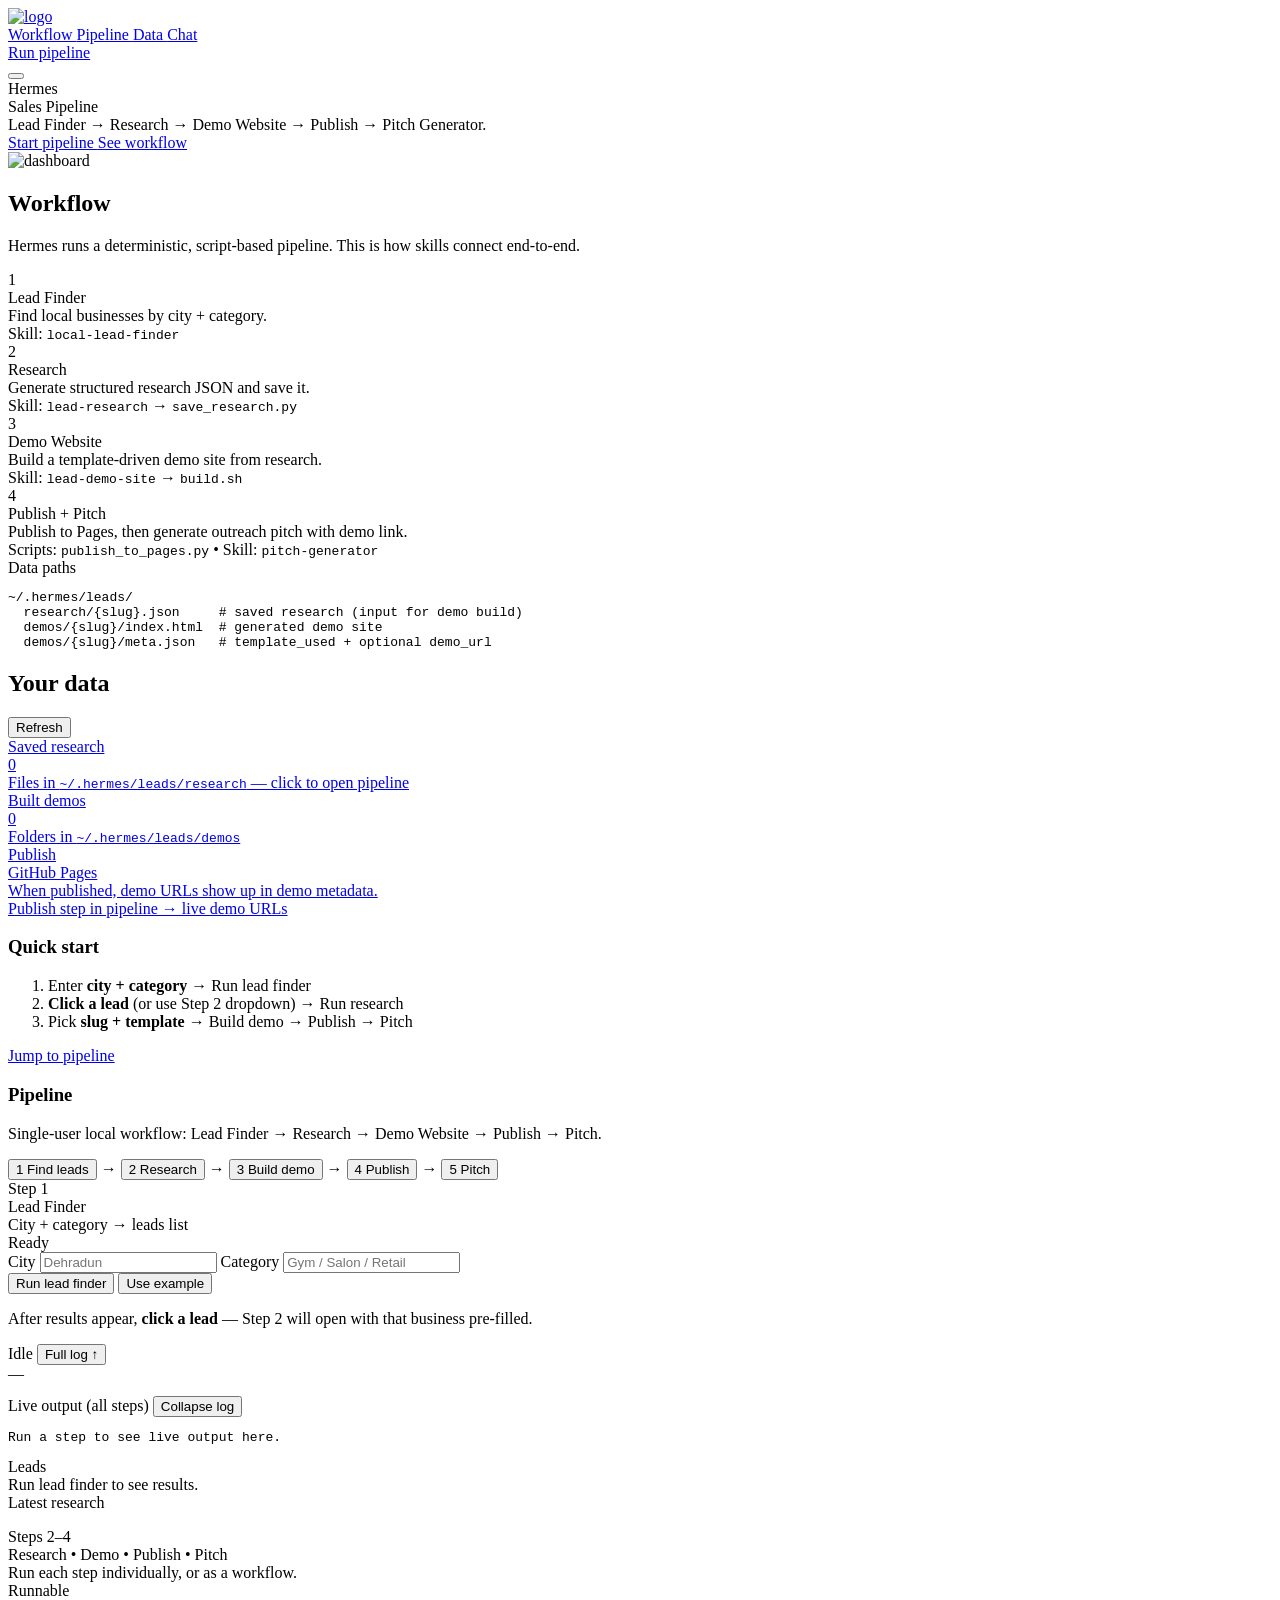
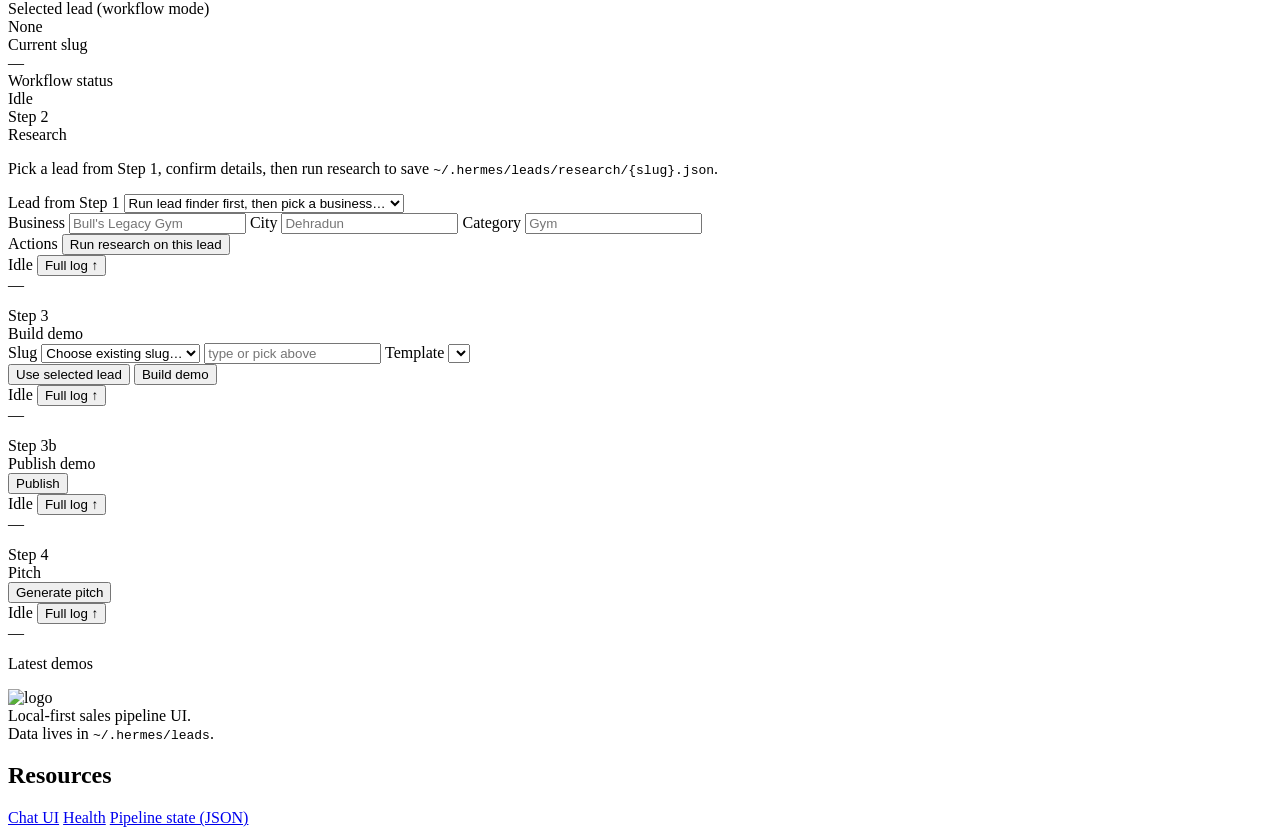
==== web/static/app/index.html @ 7ef4e94c "Add sales pipeline web UI with runnable step API and publish fixes. Ship /app shell for lead finder " ====
<!doctype html>
<html lang="en">
    <head>
        <meta charset="UTF-8" />
        <meta name="viewport" content="width=device-width, initial-scale=1.0" />
        <base href="/static/app/" />
        <title>Hermes Sales Pipeline</title>
        <meta name="description" content="" />
        <link
            rel="shortcut icon"
            href="./assets/logo/logo.png"
            type="image/x-icon"
        />

        <!-- Open Graph / Facebook -->
        <meta property="og:title" content="Hermes Sales Pipeline" />
        <meta property="og:description" content="" />
        <meta property="og:type" content="website" />
        <meta property="og:url" content="https://github.com/PaulleDemon" />
        <!--Replace with the current website url-->
        <meta property="og:image" content="" />

        <!-- <link rel="stylesheet" href="../../tailwind-css/tailwind-runtime.css" /> -->
        <link rel="stylesheet" href="./css/tailwind-build.css">
        <link rel="stylesheet" href="css/index.css?v=4" />

        <link
            rel="stylesheet"
            href="https://cdnjs.cloudflare.com/ajax/libs/bootstrap-icons/1.11.3/font/bootstrap-icons.min.css"
            integrity="sha512-dPXYcDub/aeb08c63jRq/k6GaKccl256JQy/AnOq7CAnEZ9FzSL9wSbcZkMp4R26vBsMLFYH4kQ67/bbV8XaCQ=="
            crossorigin="anonymous"
            referrerpolicy="no-referrer"
        />
    </head>
    <body class="tw-flex tw-font-mono tw-min-h-[100vh] tw-flex-col tw-bg-[#181B20] tw-text-white">
      

        <header
            class="app-header lg:tw-justify-around tw-max-w-lg:tw-px-4 tw-max-w-lg:tw-mr-auto tw-flex tw-h-[60px] tw-w-full tw-px-[5%] tw-text-white"
        >
            <a class="tw-h-[50px] tw-w-[50px] tw-p-[4px]" href="/app">
                <img
                    src="./assets/logo/logo.png"
                    alt="logo"
                    class="tw-object tw-h-full tw-w-full"
                />
            </a>
            <div
                class="collapsible-header animated-collapse max-lg:tw-shadow-md"
                id="collapsed-header-items"
            >
                <div
                    class="tw-flex tw-h-full tw-w-max tw-gap-5 tw-text-base tw-text-white max-lg:tw-mt-[30px] max-lg:tw-flex-col max-lg:tw-place-items-end max-lg:tw-gap-5 lg:tw-mx-auto lg:tw-place-items-center"
                >
                    <a class="header-links" href="/app#workflow"> Workflow </a>
                    <a class="header-links" href="/app#pipeline"> Pipeline </a>
                    <a class="header-links" href="/app#leads"> Data </a>
                    <a class="header-links" href="/"> Chat </a>
                </div>
                <div
                    class="tw-mx-4 tw-flex tw-place-items-center tw-gap-[20px] tw-text-base max-md:tw-w-full max-md:tw-flex-col max-md:tw-place-content-center"
                >
                    <a
                        href="/app#pipeline"
                        aria-label="Run pipeline"
                        class="tw-rounded-full tw-bg-secondary tw-px-3 tw-py-2 tw-text-white tw-transition-transform tw-duration-[0.3s] hover:tw-translate-x-2"
                    >
                        <span>Run pipeline</span>
                        <i class="bi bi-arrow-right"></i>
                    </a>
                </div>
            </div>
            <button
                class="bi bi-list tw-absolute tw-right-3 tw-top-3 tw-z-50 tw-text-3xl tw-text-white lg:tw-hidden"
                onclick="toggleHeader()"
                aria-label="menu"
                id="collapse-btn"
            ></button>
        </header>

        <section
            class="tw-relative tw-flex tw-min-h-[100vh] hero-section tw-w-full tw-max-w-[100vw] tw-flex-col tw-overflow-hidden"
            id="hero-section"
        >
            <div
                class="hero-bg-gradient tw-flex tw-h-full tw-min-h-[100vh] tw-w-full tw-flex-col tw-place-content-center tw-gap-6 tw-p-[5%] max-lg:tw-p-4  max-xl:tw-place-items-center"
            >
                <div
                    class="tw-flex tw-flex-col tw-place-content-center tw-items-center"
                >
                    <div
                        class="reveal-up tw-text-center gradient-text tw-text-6xl tw-font-semibold tw-uppercase tw-leading-[80px] max-lg:tw-text-4xl max-md:tw-leading-snug"
                    >
                        <span class=""> Hermes </span>
                        <br />
                        <span class=""> Sales Pipeline </span>
                    </div>
                    <div
                        class="reveal-up tw-mt-10 tw-max-w-[450px] tw-p-2 tw-text-center max-lg:tw-max-w-full"
                    >
                        Lead Finder → Research → Demo Website → Publish → Pitch Generator.
                    </div>

                    <div
                        class="reveal-up tw-mt-4 tw-flex tw-place-items-center tw-gap-4 tw-overflow-hidden tw-p-2"
                    >
                        <a
                            class="btn tw-transition-transform tw-duration-[0.3s] hover:tw-scale-x-[1.03]"
                            href="/app#pipeline"
                        >
                            Start pipeline
                        </a>
                        <a
                            class="btn !tw-bg-white !tw-text-secondary tw-transition-transform tw-duration-[0.3s] hover:tw-scale-x-[1.03]"
                            href="/app#workflow"
                        >
                            <span>See workflow</span>
                        </a>
                    </div>

                </div>

                <div
                    class="reveal-up tw-flex tw-w-full tw-place-content-center tw-place-items-center"
                    id="dashboard-container">
                    
                    <div
                        class="tw-flex tw-max-h-[750px] tw-min-h-[450px] tw-w-full tw-min-w-[350px] tw-max-w-[950px] tw-rounded-2xl 
                                    tw-overflow-hidden tw-shadow-xl tw-shadow-[#443e437c]
                                    max-lg:tw-h-fit max-lg:tw-max-h-[320px] max-lg:tw-min-h-[150px] max-lg:tw-w-[320px]"
                    id="dashboard">
                        <img
                            src="./assets/images/home/dashboard.png"
                            alt="dashboard"
                            class="tw-h-full tw-w-full tw-object-cover  max-lg:tw-object-contain"
                        />
                    </div>
                </div>
            </div>
        </section>

        <!-- Workflow / orchestration -->
        <section class="tw-relative tw-flex tw-w-full tw-flex-col tw-place-items-center tw-p-6" id="workflow">
            <div class="tw-w-full tw-max-w-[1200px] tw-flex tw-flex-col tw-gap-8">
                <div class="tw-text-center">
                    <h2 class="reveal-up tw-text-4xl tw-font-semibold">Workflow</h2>
                    <p class="reveal-up tw-mt-3 tw-text-gray-300">
                        Hermes runs a deterministic, script-based pipeline. This is how skills connect end-to-end.
                    </p>
                </div>

                <div class="tw-grid tw-grid-cols-1 lg:tw-grid-cols-4 tw-gap-4">
                    <div class="reveal-up tw-rounded-lg tw-border tw-border-white/10 tw-bg-[#1d2127] tw-p-5 workflow-jump" data-goto="lead_finder" role="button" tabindex="0">
                        <div class="tw-text-xs tw-uppercase tw-tracking-wider tw-text-gray-400">1</div>
                        <div class="tw-mt-2 tw-text-xl tw-font-semibold">Lead Finder</div>
                        <div class="tw-mt-2 tw-text-sm tw-text-gray-300">Find local businesses by city + category.</div>
                        <div class="tw-mt-3 tw-text-xs tw-text-gray-400">Skill: <code>local-lead-finder</code></div>
                    </div>
                    <div class="reveal-up tw-rounded-lg tw-border tw-border-white/10 tw-bg-[#1d2127] tw-p-5 workflow-jump" data-goto="step_research" role="button" tabindex="0">
                        <div class="tw-text-xs tw-uppercase tw-tracking-wider tw-text-gray-400">2</div>
                        <div class="tw-mt-2 tw-text-xl tw-font-semibold">Research</div>
                        <div class="tw-mt-2 tw-text-sm tw-text-gray-300">Generate structured research JSON and save it.</div>
                        <div class="tw-mt-3 tw-text-xs tw-text-gray-400">Skill: <code>lead-research</code> → <code>save_research.py</code></div>
                    </div>
                    <div class="reveal-up tw-rounded-lg tw-border tw-border-white/10 tw-bg-[#1d2127] tw-p-5 workflow-jump" data-goto="step_build" role="button" tabindex="0">
                        <div class="tw-text-xs tw-uppercase tw-tracking-wider tw-text-gray-400">3</div>
                        <div class="tw-mt-2 tw-text-xl tw-font-semibold">Demo Website</div>
                        <div class="tw-mt-2 tw-text-sm tw-text-gray-300">Build a template-driven demo site from research.</div>
                        <div class="tw-mt-3 tw-text-xs tw-text-gray-400">Skill: <code>lead-demo-site</code> → <code>build.sh</code></div>
                    </div>
                    <div class="reveal-up tw-rounded-lg tw-border tw-border-white/10 tw-bg-[#1d2127] tw-p-5 workflow-jump" data-goto="step_publish" role="button" tabindex="0">
                        <div class="tw-text-xs tw-uppercase tw-tracking-wider tw-text-gray-400">4</div>
                        <div class="tw-mt-2 tw-text-xl tw-font-semibold">Publish + Pitch</div>
                        <div class="tw-mt-2 tw-text-sm tw-text-gray-300">Publish to Pages, then generate outreach pitch with demo link.</div>
                        <div class="tw-mt-3 tw-text-xs tw-text-gray-400">Scripts: <code>publish_to_pages.py</code> • Skill: <code>pitch-generator</code></div>
                    </div>
                </div>

                <div class="reveal-up tw-rounded-lg tw-border tw-border-white/10 tw-bg-[#1d2127] tw-p-6">
                    <div class="tw-text-sm tw-font-semibold">Data paths</div>
                    <pre class="tw-mt-3 tw-whitespace-pre-wrap tw-rounded-md tw-bg-black/20 tw-border tw-border-white/10 tw-p-4 tw-text-sm tw-text-gray-300">~/.hermes/leads/
  research/{slug}.json     # saved research (input for demo build)
  demos/{slug}/index.html  # generated demo site
  demos/{slug}/meta.json   # template_used + optional demo_url</pre>
                </div>
            </div>
        </section>

        <section class="tw-relative tw-flex tw-w-full tw-flex-col tw-place-items-center tw-p-6" id="leads">
            <div class="tw-w-full tw-max-w-[1200px] tw-flex tw-items-center tw-justify-between tw-gap-3 tw-mb-4">
                <h2 class="tw-text-2xl tw-font-semibold">Your data</h2>
                <button type="button" id="btn_refresh_state" class="btn !tw-bg-white/10 !tw-text-white !tw-text-sm">Refresh</button>
            </div>
            <div class="tw-w-full tw-max-w-[1200px] tw-grid tw-grid-cols-1 lg:tw-grid-cols-3 tw-gap-6">
                <a href="/app#pipeline" class="kpi-card reveal-up tw-flex tw-flex-col tw-rounded-lg tw-border tw-border-white/10 tw-bg-[#1d2127] tw-p-6 tw-no-underline tw-text-inherit">
                    <div class="tw-text-xs tw-uppercase tw-tracking-wider tw-text-gray-400">Saved research</div>
                    <div class="tw-mt-2 tw-text-4xl tw-font-semibold" id="kpi_research_count">0</div>
                    <div class="tw-mt-2 tw-text-gray-300">Files in <code>~/.hermes/leads/research</code> — click to open pipeline</div>
                </a>
                <a href="/app#pipeline" class="kpi-card reveal-up tw-flex tw-flex-col tw-rounded-lg tw-border tw-border-white/10 tw-bg-[#1d2127] tw-p-6 tw-no-underline tw-text-inherit">
                    <div class="tw-text-xs tw-uppercase tw-tracking-wider tw-text-gray-400">Built demos</div>
                    <div class="tw-mt-2 tw-text-4xl tw-font-semibold" id="kpi_demos_count">0</div>
                    <div class="tw-mt-2 tw-text-gray-300">Folders in <code>~/.hermes/leads/demos</code></div>
                </a>
                <a href="/app#step_publish" class="kpi-card reveal-up tw-flex tw-flex-col tw-rounded-lg tw-border tw-border-white/10 tw-bg-[#1d2127] tw-p-6 tw-no-underline tw-text-inherit">
                    <div class="tw-text-xs tw-uppercase tw-tracking-wider tw-text-gray-400">Publish</div>
                    <div class="tw-mt-2 tw-text-lg tw-font-semibold">GitHub Pages</div>
                    <div class="tw-mt-2 tw-text-gray-300">When published, demo URLs show up in demo metadata.</div>
                </div>
            </div>
        </section>

                    <div class="tw-mt-2 tw-text-gray-300">Publish step in pipeline → live demo URLs</div>
                </a>
            </div>
        </section>

        <section class="tw-relative tw-flex tw-w-full tw-flex-col tw-place-items-center tw-p-6 tw-pb-12" id="quickstart">
            <div class="tw-w-full tw-max-w-[720px] tw-rounded-lg tw-border tw-border-white/10 tw-bg-[#1d2127] tw-p-6">
                <h3 class="tw-text-xl tw-font-semibold">Quick start</h3>
                <ol class="tw-mt-4 tw-space-y-3 tw-text-sm tw-text-gray-300 tw-list-decimal tw-pl-5">
                    <li>Enter <strong class="tw-text-gray-200">city + category</strong> → Run lead finder</li>
                    <li><strong class="tw-text-gray-200">Click a lead</strong> (or use Step 2 dropdown) → Run research</li>
                    <li>Pick <strong class="tw-text-gray-200">slug + template</strong> → Build demo → Publish → Pitch</li>
                </ol>
                <a href="/app#pipeline" class="btn tw-mt-5 tw-inline-flex">Jump to pipeline</a>
            </div>
        </section>

        <!-- Hermes pipeline shell -->
        <section
            class="tw-mt-5 tw-flex tw-w-full tw-flex-col tw-place-items-center tw-p-[2%]"
            id="pipeline"
        >
            <h3
                class="tw-text-3xl tw-font-medium tw-text-primary max-md:tw-text-2xl reveal-up"
            >
                Pipeline
            </h3>
            <p class="tw-mt-3 tw-max-w-[720px] tw-text-center tw-text-gray-300 reveal-up">
                Single-user local workflow: Lead Finder → Research → Demo Website → Publish → Pitch.
            </p>

            <nav id="pipeline_stepper" class="pipeline-stepper reveal-up tw-mt-6 tw-w-full tw-max-w-[1200px]" aria-label="Pipeline progress">
                <button type="button" class="pipeline-stepper-btn" data-goto="lead_finder"><span class="step-num">1</span> Find leads</button>
                <span class="pipeline-stepper-arrow" aria-hidden="true">→</span>
                <button type="button" class="pipeline-stepper-btn" data-goto="step_research"><span class="step-num">2</span> Research</button>
                <span class="pipeline-stepper-arrow" aria-hidden="true">→</span>
                <button type="button" class="pipeline-stepper-btn" data-goto="step_build"><span class="step-num">3</span> Build demo</button>
                <span class="pipeline-stepper-arrow" aria-hidden="true">→</span>
                <button type="button" class="pipeline-stepper-btn" data-goto="step_publish"><span class="step-num">4</span> Publish</button>
                <span class="pipeline-stepper-arrow" aria-hidden="true">→</span>
                <button type="button" class="pipeline-stepper-btn" data-goto="pitches"><span class="step-num">5</span> Pitch</button>
            </nav>

            <div
                class="tw-mt-10 tw-grid tw-w-full tw-max-w-[1200px] tw-grid-cols-1 tw-gap-6 lg:tw-grid-cols-2"
            >
                <div
                    class="reveal-up pipeline-step-card tw-flex tw-border-[#333a44] tw-bg-[#1d2127] tw-border-[1px] tw-flex-col tw-rounded-lg tw-p-6"
                    id="lead_finder"
                >
                    <div class="tw-flex tw-items-center tw-justify-between tw-gap-3">
                        <div>
                            <div class="tw-text-xs tw-uppercase tw-tracking-wider tw-text-gray-400">Step 1</div>
                            <div class="tw-text-2xl tw-font-semibold">Lead Finder</div>
                            <div class="tw-text-gray-400 tw-mt-1">City + category → leads list</div>
                        </div>
                        <span class="tw-text-xs tw-rounded-full tw-bg-white/10 tw-px-3 tw-py-1 tw-text-gray-200" id="badge_step1">Ready</span>
                    </div>

                    <div class="tw-mt-5 tw-grid tw-grid-cols-1 md:tw-grid-cols-2 tw-gap-3">
                        <label class="tw-flex tw-flex-col tw-gap-2">
                            <span class="tw-text-xs tw-text-gray-400">City</span>
                            <input id="lf_city" class="pipeline-input" placeholder="Dehradun" />
                        </label>
                        <label class="tw-flex tw-flex-col tw-gap-2">
                            <span class="tw-text-xs tw-text-gray-400">Category</span>
                            <input id="lf_category" class="pipeline-input" placeholder="Gym / Salon / Retail" />
                        </label>
                    </div>

                    <div class="tw-mt-5 tw-flex tw-flex-wrap tw-gap-3">
                        <button id="btn_run_leads" class="btn tw-transition-transform tw-duration-[0.3s] hover:tw-scale-x-[1.02]">Run lead finder</button>
                        <button
                            class="btn !tw-bg-white/10 !tw-text-white tw-transition-transform tw-duration-[0.3s] hover:tw-scale-x-[1.02]"
                            onclick="document.getElementById('lf_city').value='Dehradun';document.getElementById('lf_category').value='Gym';"
                        >
                            Use example
                        </button>
                    </div>

                    <p class="tw-mt-4 tw-text-xs tw-text-gray-400">After results appear, <strong class="tw-text-gray-300">click a lead</strong> — Step 2 will open with that business pre-filled.</p>

                    <div id="step_feed_lead_finder" class="step-feed tw-hidden" data-step="lead_finder">
                        <div class="tw-flex tw-items-center tw-justify-between tw-gap-2">
                            <span class="step-feed-status tw-text-xs tw-uppercase tw-tracking-wide tw-text-gray-400">Idle</span>
                            <button type="button" class="btn-step-log" data-scroll-log>Full log ↑</button>
                        </div>
                        <div class="step-feed-message tw-mt-1 tw-text-sm tw-text-gray-200">—</div>
                        <pre class="step-feed-preview tw-mt-2 tw-hidden tw-max-h-24 tw-overflow-y-auto tw-whitespace-pre-wrap tw-text-xs tw-text-gray-400"></pre>
                    </div>

                    <div id="main_log_panel" class="tw-mt-5">
                        <div class="tw-mb-2 tw-flex tw-items-center tw-justify-between tw-gap-2">
                            <span class="tw-text-xs tw-uppercase tw-tracking-wider tw-text-gray-400">Live output (all steps)</span>
                            <button type="button" id="btn_toggle_log" class="btn-link-sm" aria-expanded="true">Collapse log</button>
                        </div>
                        <pre id="lf_out" class="tw-whitespace-pre-wrap tw-rounded-md tw-bg-black/20 tw-border tw-border-white/10 tw-p-4 tw-text-sm tw-text-gray-300 tw-max-h-64 tw-overflow-y-auto">Run a step to see live output here.</pre>
                    </div>

                    <div class="tw-mt-5">
                        <div class="tw-text-sm tw-font-semibold tw-mb-2">Leads</div>
                        <div id="lead_results" class="tw-flex tw-flex-col tw-gap-2">
                            <div class="tw-text-sm tw-text-gray-400">Run lead finder to see results.</div>
                        </div>
                    </div>

                    <div class="tw-mt-6">
                        <div class="tw-text-sm tw-font-semibold tw-mb-2">Latest research</div>
                        <ul id="list_research" class="tw-flex tw-flex-col tw-gap-2"></ul>
                    </div>
                </div>

                <div
                    class="reveal-up tw-flex tw-bg-[#1d2127] tw-border-[1px] tw-border-[#333a44] tw-flex-col tw-rounded-lg tw-p-6"
                    id="demos"
                >
                    <div class="tw-flex tw-items-center tw-justify-between tw-gap-3">
                        <div>
                            <div class="tw-text-xs tw-uppercase tw-tracking-wider tw-text-gray-400">Steps 2–4</div>
                            <div class="tw-text-2xl tw-font-semibold">Research • Demo • Publish • Pitch</div>
                            <div class="tw-text-gray-400 tw-mt-1">Run each step individually, or as a workflow.</div>
                        </div>
                        <span class="tw-text-xs tw-rounded-full tw-bg-white/10 tw-px-3 tw-py-1 tw-text-gray-200">Runnable</span>
                    </div>

                    <div class="tw-mt-5 tw-rounded-md tw-bg-black/20 tw-border tw-border-white/10 tw-p-4">
                        <div class="tw-text-xs tw-text-gray-400">Selected lead (workflow mode)</div>
                        <div id="selected_lead" class="tw-mt-1 tw-text-sm tw-text-gray-200">None</div>
                        <div class="tw-mt-3 tw-text-xs tw-text-gray-400">Current slug</div>
                        <div id="current_slug" class="tw-mt-1 tw-text-sm tw-text-gray-200 tw-font-mono">—</div>
                        <div class="tw-mt-3 tw-text-xs tw-text-gray-400">Workflow status</div>
                        <div id="workflow_status" class="tw-mt-1 tw-text-sm tw-text-gray-200">Idle</div>
                    </div>

                    <!-- Step 2: Research -->
                    <div class="tw-mt-5 tw-rounded-lg tw-border tw-border-white/10 tw-bg-[#181B20] tw-p-5 pipeline-step-card" id="step_research">
                        <div class="tw-text-xs tw-uppercase tw-tracking-wider tw-text-gray-400">Step 2</div>
                        <div class="tw-mt-1 tw-text-lg tw-font-semibold">Research</div>
                        <p class="tw-mt-2 tw-text-xs tw-text-gray-400">Pick a lead from Step 1, confirm details, then run research to save <code class="tw-text-gray-300">~/.hermes/leads/research/{slug}.json</code>.</p>

                        <label class="tw-mt-4 tw-flex tw-flex-col tw-gap-2">
                            <span class="tw-text-xs tw-text-gray-400">Lead from Step 1 <span id="lead_picker_count" class="tw-text-gray-500"></span></span>
                            <select id="research_lead_select" class="pipeline-select">
                                <option value="">Run lead finder first, then pick a business…</option>
                            </select>
                        </label>

                        <div class="tw-mt-4 tw-grid tw-grid-cols-1 md:tw-grid-cols-2 tw-gap-3">
                            <label class="tw-flex tw-flex-col tw-gap-2">
                                <span class="tw-text-xs tw-text-gray-400">Business</span>
                                <input id="in_business" class="pipeline-input" placeholder="Bull's Legacy Gym" />
                            </label>
                            <label class="tw-flex tw-flex-col tw-gap-2">
                                <span class="tw-text-xs tw-text-gray-400">City</span>
                                <input id="in_city" class="pipeline-input" placeholder="Dehradun" />
                            </label>
                            <label class="tw-flex tw-flex-col tw-gap-2">
                                <span class="tw-text-xs tw-text-gray-400">Category</span>
                                <input id="in_category" class="pipeline-input" placeholder="Gym" />
                            </label>
                            <div class="tw-flex tw-flex-col tw-gap-2">
                                <span class="tw-text-xs tw-text-gray-400">Actions</span>
                                <button class="btn tw-w-full tw-justify-center" id="btn_run_research2">Run research on this lead</button>
                            </div>
                        </div>
                        <div id="step_feed_research" class="step-feed tw-hidden" data-step="research">
                            <div class="tw-flex tw-items-center tw-justify-between tw-gap-2">
                                <span class="step-feed-status tw-text-xs tw-uppercase tw-tracking-wide tw-text-gray-400">Idle</span>
                                <button type="button" class="btn-step-log" data-scroll-log>Full log ↑</button>
                            </div>
                            <div class="step-feed-message tw-mt-1 tw-text-sm tw-text-gray-200">—</div>
                            <pre class="step-feed-preview tw-mt-2 tw-hidden tw-max-h-24 tw-overflow-y-auto tw-whitespace-pre-wrap tw-text-xs tw-text-gray-400"></pre>
                        </div>
                    </div>

                    <!-- Step 3: Demo build -->
                    <div class="tw-mt-5 tw-rounded-lg tw-border tw-border-white/10 tw-bg-[#181B20] tw-p-5 pipeline-step-card" id="step_build">
                        <div class="tw-text-xs tw-uppercase tw-tracking-wider tw-text-gray-400">Step 3</div>
                        <div class="tw-mt-1 tw-text-lg tw-font-semibold">Build demo</div>
                        <div class="tw-mt-4 tw-grid tw-grid-cols-1 md:tw-grid-cols-2 tw-gap-3">
                            <label class="tw-flex tw-flex-col tw-gap-2">
                                <span class="tw-text-xs tw-text-gray-400">Slug <span id="slug_count" class="tw-text-gray-500"></span></span>
                                <select id="slug_select" class="pipeline-select">
                                    <option value="">Choose existing slug…</option>
                                </select>
                                <input id="in_slug" class="pipeline-input" placeholder="type or pick above" />
                            </label>
                            <label class="tw-flex tw-flex-col tw-gap-2">
                                <span class="tw-text-xs tw-text-gray-400">Template</span>
                                <select id="template_select" class="pipeline-select"></select>
                            </label>
                        </div>
                        <div class="tw-mt-4 tw-flex tw-flex-wrap tw-gap-3">
                            <button class="btn !tw-bg-white/10 !tw-text-white" id="btn_fill_slug_from_selected">Use selected lead</button>
                            <button class="btn" id="btn_build_demo">Build demo</button>
                        </div>
                        <div id="step_feed_demo_build" class="step-feed tw-hidden" data-step="demo_build">
                            <div class="tw-flex tw-items-center tw-justify-between tw-gap-2">
                                <span class="step-feed-status tw-text-xs tw-uppercase tw-tracking-wide tw-text-gray-400">Idle</span>
                                <button type="button" class="btn-step-log" data-scroll-log>Full log ↑</button>
                            </div>
                            <div class="step-feed-message tw-mt-1 tw-text-sm tw-text-gray-200">—</div>
                            <pre class="step-feed-preview tw-mt-2 tw-hidden tw-max-h-24 tw-overflow-y-auto tw-whitespace-pre-wrap tw-text-xs tw-text-gray-400"></pre>
                        </div>
                    </div>

                    <!-- Step 3b: Publish -->
                    <div class="tw-mt-5 tw-rounded-lg tw-border tw-border-white/10 tw-bg-[#181B20] tw-p-5 pipeline-step-card" id="step_publish">
                        <div class="tw-text-xs tw-uppercase tw-tracking-wider tw-text-gray-400">Step 3b</div>
                        <div class="tw-mt-1 tw-text-lg tw-font-semibold">Publish demo</div>
                        <div class="tw-mt-4 tw-flex tw-flex-wrap tw-gap-3">
                            <button class="btn !tw-bg-white/10 !tw-text-white" id="btn_publish_demo">Publish</button>
                        </div>
                        <div id="step_feed_publish" class="step-feed tw-hidden" data-step="demo_publish">
                            <div class="tw-flex tw-items-center tw-justify-between tw-gap-2">
                                <span class="step-feed-status tw-text-xs tw-uppercase tw-tracking-wide tw-text-gray-400">Idle</span>
                                <button type="button" class="btn-step-log" data-scroll-log>Full log ↑</button>
                            </div>
                            <div class="step-feed-message tw-mt-1 tw-text-sm tw-text-gray-200">—</div>
                            <pre class="step-feed-preview tw-mt-2 tw-hidden tw-max-h-24 tw-overflow-y-auto tw-whitespace-pre-wrap tw-text-xs tw-text-gray-400"></pre>
                        </div>
                    </div>

                    <!-- Step 4: Pitch -->
                    <div class="tw-mt-5 tw-rounded-lg tw-border tw-border-white/10 tw-bg-[#181B20] tw-p-5 pipeline-step-card" id="pitches">
                        <div class="tw-text-xs tw-uppercase tw-tracking-wider tw-text-gray-400">Step 4</div>
                        <div class="tw-mt-1 tw-text-lg tw-font-semibold">Pitch</div>
                        <div class="tw-mt-4 tw-flex tw-flex-wrap tw-gap-3">
                            <button class="btn" id="btn_generate_pitch">Generate pitch</button>
                        </div>
                        <div id="step_feed_pitch" class="step-feed tw-hidden" data-step="pitch">
                            <div class="tw-flex tw-items-center tw-justify-between tw-gap-2">
                                <span class="step-feed-status tw-text-xs tw-uppercase tw-tracking-wide tw-text-gray-400">Idle</span>
                                <button type="button" class="btn-step-log" data-scroll-log>Full log ↑</button>
                            </div>
                            <div class="step-feed-message tw-mt-1 tw-text-sm tw-text-gray-200">—</div>
                            <pre class="step-feed-preview tw-mt-2 tw-hidden tw-max-h-24 tw-overflow-y-auto tw-whitespace-pre-wrap tw-text-xs tw-text-gray-400"></pre>
                        </div>
                    </div>

                    <div class="tw-mt-6">
                        <div class="tw-text-sm tw-font-semibold tw-mb-2">Latest demos</div>
                        <ul id="list_demos" class="tw-flex tw-flex-col tw-gap-2"></ul>
                    </div>
                </div>
            </div>
        </section>

        <!-- removed irrelevant sections: pricing/articles/newsletter -->

        <footer
            class="tw-mt-auto tw-flex tw-w-full tw-place-content-around tw-gap-3 tw-p-[5%] tw-px-[10%] tw-text-white max-md:tw-flex-col"
        >
            <div
                class="tw-flex tw-h-full tw-w-[250px] tw-flex-col tw-place-items-center tw-gap-6 max-md:tw-w-full"
            >
                <img
                    src="./assets/logo/logo.png"
                    alt="logo"
                    srcset=""
                    class="tw-max-w-[120px]"
                />
                <div class="tw-text-center tw-text-gray-300">
                    Local-first sales pipeline UI.
                    <br />
                    Data lives in <code>~/.hermes/leads</code>.
                </div>
            </div>

            <div class="tw-flex tw-h-full tw-w-[250px] tw-flex-col tw-gap-4">
                <h2 class="tw-text-3xl max-md:tw-text-xl">Resources</h2>
                <div class="tw-flex tw-flex-col tw-gap-3 max-md:tw-text-sm">
                    <a href="/" class="footer-link">Chat UI</a>
                    <a href="/api/health" class="footer-link">Health</a>
                    <a href="/api/pipeline/state" class="footer-link">Pipeline state (JSON)</a>
                </div>
            </div>
        </footer>
    </body>

    <script
        src="https://cdnjs.cloudflare.com/ajax/libs/gsap/3.12.0/gsap.min.js"
        integrity="sha512-B1lby8cGcAUU3GR+Fd809/ZxgHbfwJMp0jLTVfHiArTuUt++VqSlJpaJvhNtRf3NERaxDNmmxkdx2o+aHd4bvw=="
        crossorigin="anonymous"
        referrerpolicy="no-referrer"
    ></script>
    <script
        src="https://cdnjs.cloudflare.com/ajax/libs/gsap/3.12.0/ScrollTrigger.min.js"
        integrity="sha512-AY2+JxnBETJ0wcXnLPCcZJIJx0eimyhz3OJ55k2Jx4RtYC+XdIi2VtJQ+tP3BaTst4otlGG1TtPJ9fKrAUnRdQ=="
        crossorigin="anonymous"
        referrerpolicy="no-referrer"
    ></script>

    <script src="./index.js?v=9"></script>
</html>
---- web/static/app/css/index.css ----
@import url('https://fonts.googleapis.com/css2?family=Roboto:ital,wght@0,100;0,300;0,400;0,500;0,700;0,900;1,100;1,300;1,400;1,500;1,700;1,900&display=swap');

:root{

    --btn-color: #fdfdfd;/* button color*/
    --btn-bg: #4f55c1;/* button bg color*/

    --primary-text-color: #4f55c1;
    --header-link-hover: #6c72e8;
    --input-hover-bd-color: #4f55c1;

    --pipeline-input-bg: #181b20;
    --pipeline-input-bg-elevated: #1d2127;
    --pipeline-input-border: rgba(255, 255, 255, 0.12);
    --pipeline-input-text: #e8eaed;
    --pipeline-input-placeholder: #9ca3af;
    --pipeline-input-focus: #6c72e8;
}


header.app-header {
    position: sticky;
    top: 0;
    z-index: 40;
    background: rgba(24, 27, 32, 0.88);
    backdrop-filter: blur(10px);
    border-bottom: 1px solid rgba(255, 255, 255, 0.06);
}

html {
    scroll-behavior: smooth;
    font-family: "Roboto", sans-serif;
    scroll-padding-top: 72px;
}

header{
    /* background-color: #fff;
    color: #000; */
}


header > .collapsible-header{
    display: flex;
    gap: 1rem;
    width: 100%;
    background-color: inherit;
    place-content: center;
    overflow: hidden;
    transition: width 0.3s ease;
}

.animated-collapse{
    transition: width 0.3s ease;
}

.header-gradient{
    background: rgb(206,174,212);
    background: linear-gradient(83deg, #ceaed474 15%, #abd4e693 33%, #73edc097 79%, #8c91e86b 100%);
    filter: blur(100px);
}

.header-links {
    display: flex;
    align-items: center;
    min-width: fit-content;
    border-radius: 10px;
    padding: 5px 10px;
    transition: background-color 0.5s, color 0.5s;
}


.header-links:hover {
    color: var(--header-link-hover);
}

.primary-text-color{
    color: var(--primary-text-color);
}

.gradient-text{
    background: rgb(233,92,255);
    background: linear-gradient(93deg, rgba(233,92,255,1) 12%, rgba(210,125,255,1) 49%, rgba(159,121,255,1) 93%);
    -webkit-background-clip: text;
    -webkit-text-fill-color: transparent;
}

.hero-section{
    background-image: url("../assets/images/background/dots.svg");
    background-position: center; /* Center the image */
    background-repeat: no-repeat; /* Do not repeat the image */
    background-size: cover;
}

.hero-bg-gradient{
    background: linear-gradient(180deg, rgba(24,27,32,0.9) 30%, rgba(0,0,0,0.258140756302521) 65%);
}

.opacity-0{
    opacity: 0 !important;
}

.opacity-100{
    opacity: 100 !important;
}

.btn{
    padding: 10px 15px;
    width: max-content;
    border-radius: 24px;
    color: var(--btn-color);
    background-color: var(--btn-bg);
    justify-content: center;
    align-items: center;
    display: flex;
    cursor: pointer;
}

.btn:hover{

}

.btn:disabled{
    cursor: default;
}

.input{
    padding: 10px;
    background-color: transparent;
    border-radius: 25px;
    /* outline: none; */
    min-width: 100px;
    border: 2px solid #818080;
    /* transition: border 0.3s; */
}

.input:active, .input:focus, .input:focus-within{
    border: 2px solid var(--input-hover-bd-color);
}

.carousel-container {
    overflow: hidden;
    white-space: nowrap;
    width: 100%;
    max-width: 800px;
}
  
.carousel {
    display: inline-block;
    animation: scroll 10s linear infinite;
}
  
.carousel-img {
    display: inline-block;
    margin: 0 20px;
}
  
@keyframes scroll {
    0% {
        transform: translateX(0);
    }
    100% {
        transform: translateX(-50%);
    }
}

.footer-link{
    transition: color 0.3s;
}

.footer-link:hover{
    color: #483cf4;
}


.review-container {
    position: relative;
    max-width: 600px;
    margin: auto;
}

.review-card{
    box-shadow: 0px 2px 4px #757474a0;
    border-radius: 15px;
    /* width: 200px; */
    /* height: 550px; */
    padding: 10px;
}

/* --------- collapsible div ---------- */
.collapsible {
    background-color: #f3f0f0;
    color: #2b2929;
    /* cursor: pointer; */
    padding: 5px;
    width: 100%;
    border: none;
    text-align: left;
    outline: none;
    font-size: 16px;
    transition: 0.4s;
}

/* Style for the collapsible content */
.content {
    padding: 0 18px;
    /* display: none; */
    height: 0px;
    overflow: hidden;
    background-color: transparent;
    transition: height 0.5s;
    text-align: justify;
    margin-top: 10px;
}

.collapsible .active,
.collapsible:hover {
    /* background-color: #dedddd; */
}

/* Pipeline form controls — plain CSS so we don't depend on Tailwind rebuild */
.pipeline-input,
.pipeline-select {
    width: 100%;
    border-radius: 0.375rem;
    background-color: var(--pipeline-input-bg);
    color: var(--pipeline-input-text);
    border: 1px solid var(--pipeline-input-border);
    padding: 0.75rem 1rem;
    font: inherit;
    line-height: 1.4;
    color-scheme: dark;
    outline: none;
    transition: border-color 0.15s ease, box-shadow 0.15s ease;
}

.pipeline-select {
    -webkit-appearance: none;
    appearance: none;
    padding-right: 2.5rem;
    background-image: url("data:image/svg+xml,%3Csvg xmlns='http://www.w3.org/2000/svg' width='16' height='16' fill='%239ca3af' viewBox='0 0 16 16'%3E%3Cpath d='M7.247 11.14 2.451 5.658C1.885 5.013 2.345 4 3.204 4h9.592a1 1 0 0 1 .753 1.659l-4.796 5.48a1 1 0 0 1-1.506 0z'/%3E%3C/svg%3E");
    background-repeat: no-repeat;
    background-position: right 0.85rem center;
    background-size: 0.85rem;
}

.pipeline-input::placeholder {
    color: var(--pipeline-input-placeholder);
    opacity: 1;
}

.pipeline-input:focus,
.pipeline-select:focus {
    border-color: var(--pipeline-input-focus);
    box-shadow: 0 0 0 2px rgba(108, 114, 232, 0.28);
}

.pipeline-input.is-error,
.pipeline-select.is-error {
    border-color: #ef4444;
    box-shadow: 0 0 0 2px rgba(239, 68, 68, 0.22);
}

.pipeline-input:-webkit-autofill,
.pipeline-input:-webkit-autofill:hover,
.pipeline-input:-webkit-autofill:focus,
.pipeline-input:-webkit-autofill:active {
    -webkit-box-shadow: 0 0 0 1000px var(--pipeline-input-bg) inset !important;
    box-shadow: 0 0 0 1000px var(--pipeline-input-bg) inset !important;
    -webkit-text-fill-color: var(--pipeline-input-text) !important;
    caret-color: var(--pipeline-input-text);
    transition: background-color 5000s ease-in-out 0s;
}

.pipeline-select option {
    background-color: var(--pipeline-input-bg);
    color: var(--pipeline-input-text);
}

/* Per-step run feedback */
.step-feed {
    margin-top: 1rem;
    border-radius: 0.375rem;
    border: 1px solid rgba(255, 255, 255, 0.1);
    background: rgba(0, 0, 0, 0.28);
    padding: 0.75rem 1rem;
}

.step-feed.is-running {
    border-color: rgba(108, 114, 232, 0.45);
}

.step-feed.is-done {
    border-color: rgba(74, 222, 128, 0.35);
}

.step-feed.is-error {
    border-color: rgba(248, 113, 113, 0.45);
}

.step-feed-status.is-running {
    color: #a5b4fc;
}

.step-feed-status.is-done {
    color: #86efac;
}

.step-feed-status.is-error {
    color: #fca5a5;
}

.btn-step-log {
    border: none;
    background: transparent;
    color: #6c72e8;
    font: inherit;
    font-size: 0.75rem;
    cursor: pointer;
    padding: 0;
    text-decoration: underline;
    text-underline-offset: 2px;
}

.btn-step-log:hover {
    color: #a5b4fc;
}

#main_log_panel.log-panel-highlight {
    box-shadow: 0 0 0 2px rgba(108, 114, 232, 0.45);
    border-radius: 0.375rem;
    transition: box-shadow 0.2s ease;
}

/* Pipeline progress stepper */
.pipeline-stepper {
    display: flex;
    flex-wrap: wrap;
    align-items: center;
    justify-content: center;
    gap: 0.35rem 0.5rem;
    padding: 0.75rem 1rem;
    border-radius: 0.5rem;
    border: 1px solid rgba(255, 255, 255, 0.1);
    background: rgba(0, 0, 0, 0.22);
}

.pipeline-stepper-btn {
    display: inline-flex;
    align-items: center;
    gap: 0.4rem;
    border: 1px solid rgba(255, 255, 255, 0.12);
    border-radius: 999px;
    padding: 0.35rem 0.75rem;
    font: inherit;
    font-size: 0.75rem;
    color: #9ca3af;
    background: transparent;
    cursor: pointer;
    transition: border-color 0.15s, color 0.15s, background 0.15s;
}

.pipeline-stepper-btn:hover {
    border-color: rgba(108, 114, 232, 0.5);
    color: #e8eaed;
}

.pipeline-stepper-btn.is-active {
    border-color: #6c72e8;
    color: #fff;
    background: rgba(108, 114, 232, 0.15);
}

.pipeline-stepper-btn.is-done {
    border-color: rgba(74, 222, 128, 0.35);
    color: #86efac;
}

.pipeline-stepper-btn .step-num {
    display: inline-flex;
    align-items: center;
    justify-content: center;
    width: 1.25rem;
    height: 1.25rem;
    border-radius: 999px;
    font-size: 0.65rem;
    background: rgba(255, 255, 255, 0.08);
}

.pipeline-stepper-btn.is-done .step-num {
    background: rgba(74, 222, 128, 0.2);
}

.pipeline-stepper-arrow {
    color: #4b5563;
    font-size: 0.7rem;
    user-select: none;
}

.pipeline-step-card.is-active-step {
    outline: 1px solid rgba(108, 114, 232, 0.45);
    outline-offset: 2px;
}

.workflow-jump {
    cursor: pointer;
    transition: border-color 0.15s, transform 0.15s;
}

.workflow-jump:hover {
    border-color: rgba(108, 114, 232, 0.45);
    transform: translateY(-1px);
}

.kpi-card {
    cursor: pointer;
    transition: border-color 0.15s, transform 0.15s;
}

.kpi-card:hover {
    border-color: rgba(108, 114, 232, 0.45);
    transform: translateY(-1px);
}

.btn-link-sm {
    border: none;
    background: transparent;
    color: #6c72e8;
    font: inherit;
    font-size: 0.75rem;
    cursor: pointer;
    padding: 0;
    text-decoration: underline;
    text-underline-offset: 2px;
}

.btn-link-sm:hover {
    color: #a5b4fc;
}

.log-collapsed #lf_out {
    display: none;
}

@media not all and (min-width: 1024px) {
    header .collapsible-header {
        position: fixed;
        right: 0px;
        flex-direction: column;
        opacity: 0;
        height: 100vh;
        min-height: 100vh;
        height: 100dvh;
        width: 0vw;
        justify-content: space-between;
        padding: 5px;
        padding-top: 5%;
        padding-bottom: 5%;
        place-items: end;
        background-color: #181B20;
        color: #ffffff;
        overflow-y: auto;
        box-shadow: 2px 0px 3px #9f9f9f;
    }

    .header-links{
        color: rgb(255, 255, 255);
    }
    
}
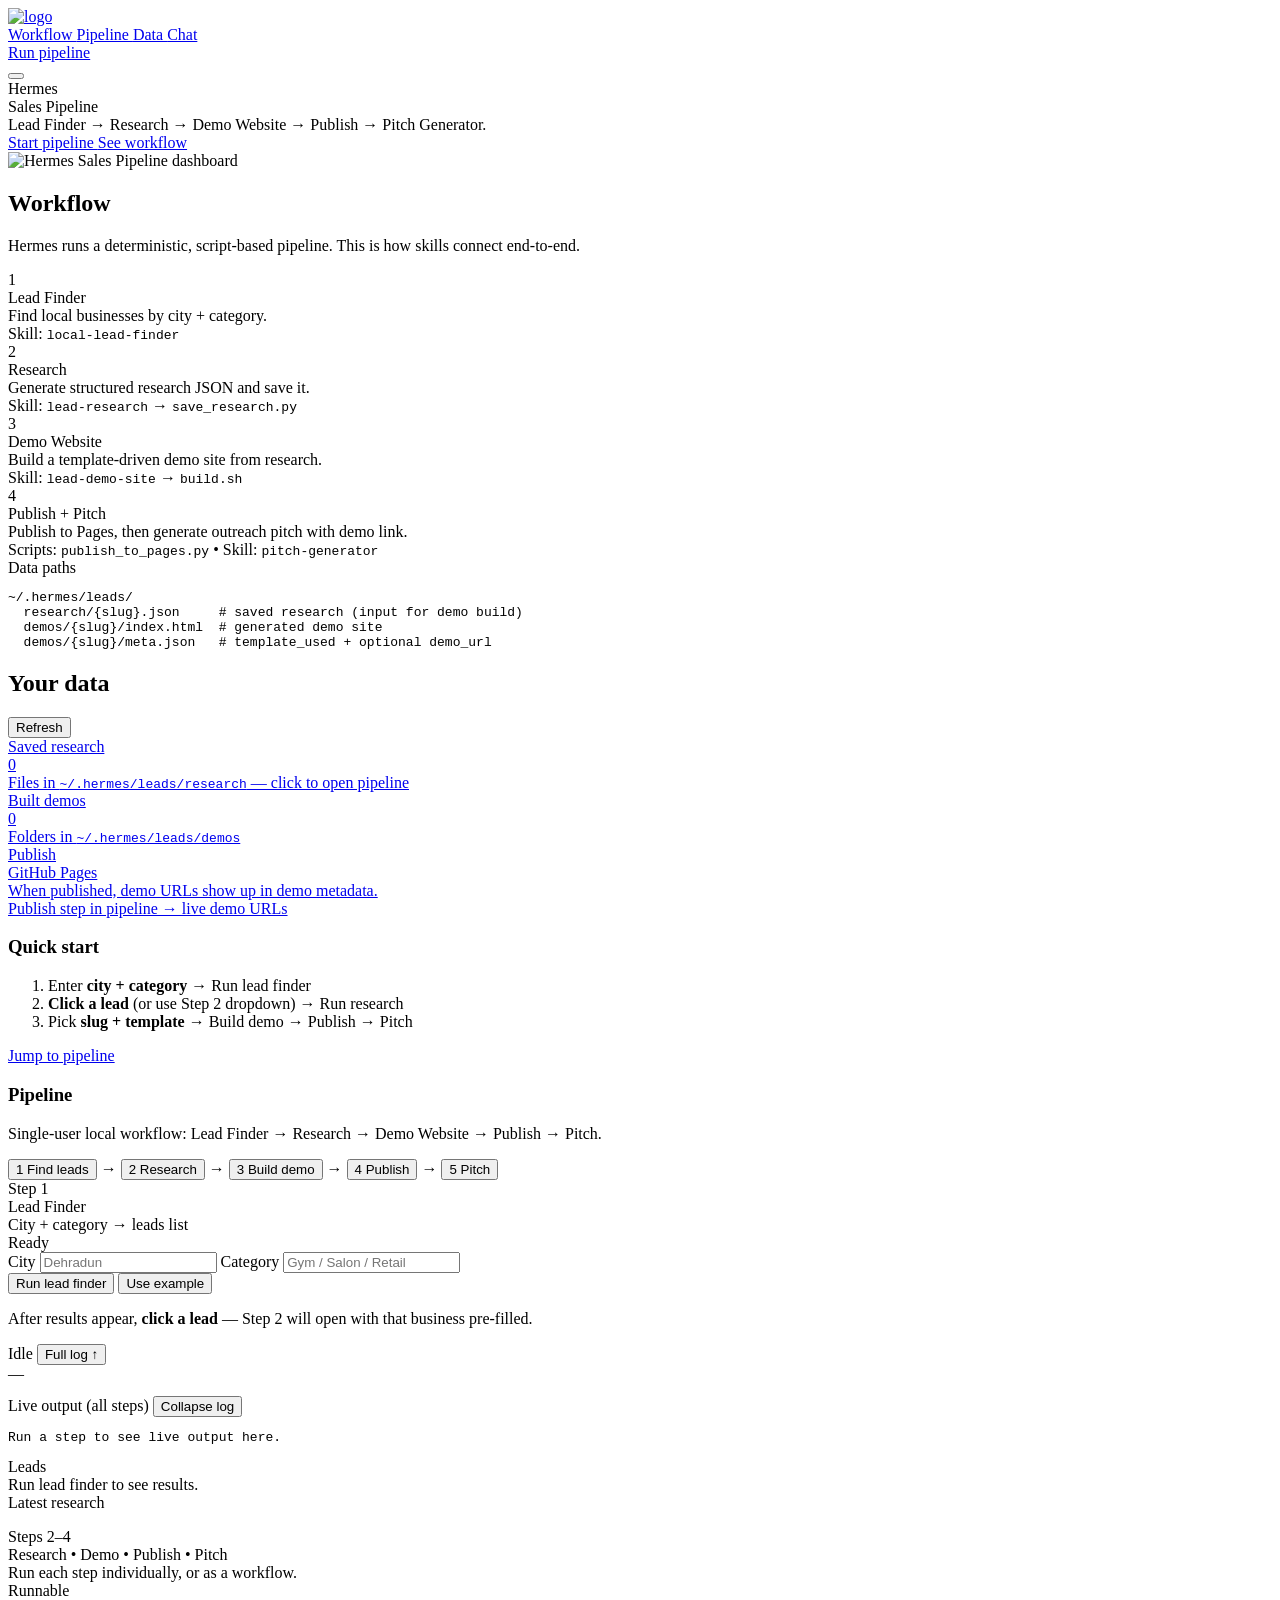
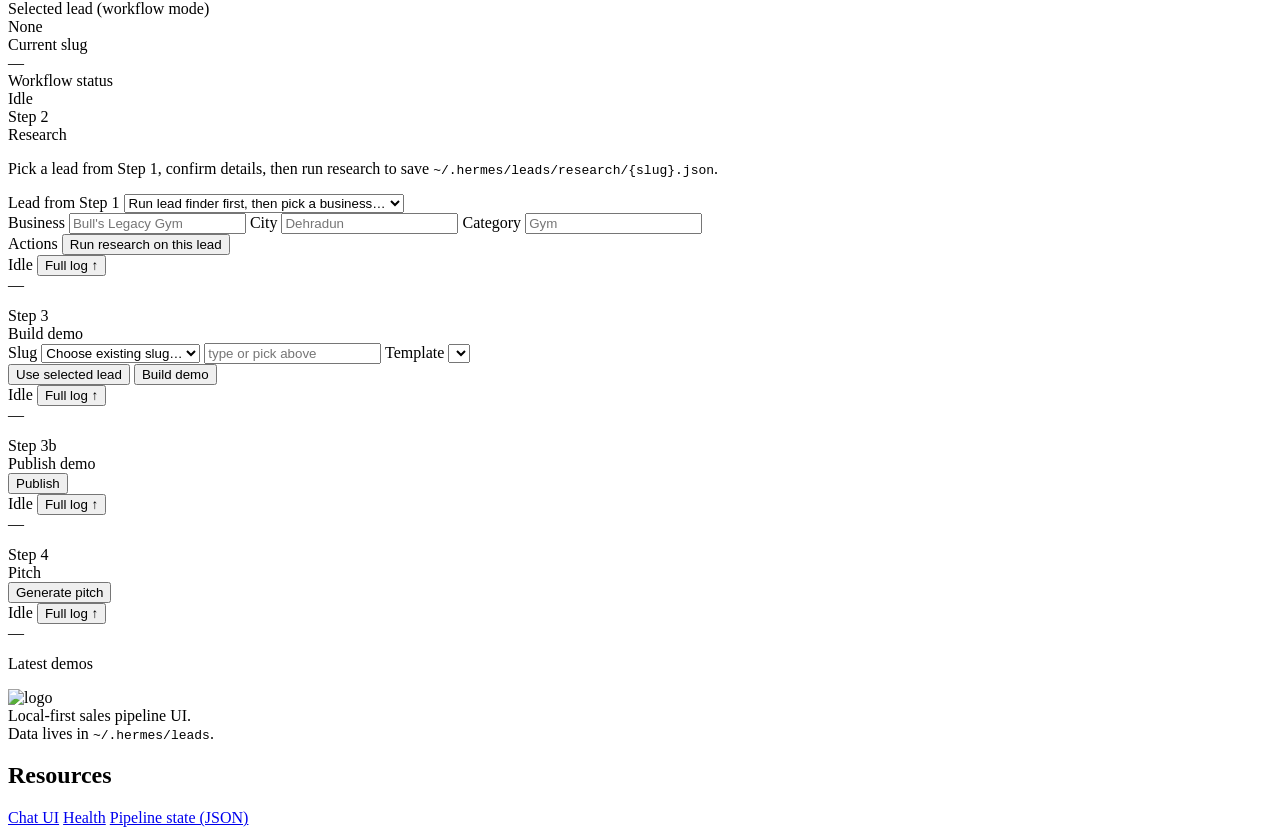
==== commit 46b78a5f: "Add salon-chocolate demo template and replace pipeline hero image. Introduces the luxury beauty parl" ====
--- a/web/static/app/index.html
+++ b/web/static/app/index.html
@@ -130,8 +130,8 @@
                                     max-lg:tw-h-fit max-lg:tw-max-h-[320px] max-lg:tw-min-h-[150px] max-lg:tw-w-[320px]"
                     id="dashboard">
                         <img
-                            src="./assets/images/home/dashboard.png"
-                            alt="dashboard"
+                            src="./assets/images/home/dashboard.png?v=2"
+                            alt="Hermes Sales Pipeline dashboard"
                             class="tw-h-full tw-w-full tw-object-cover  max-lg:tw-object-contain"
                         />
                     </div>
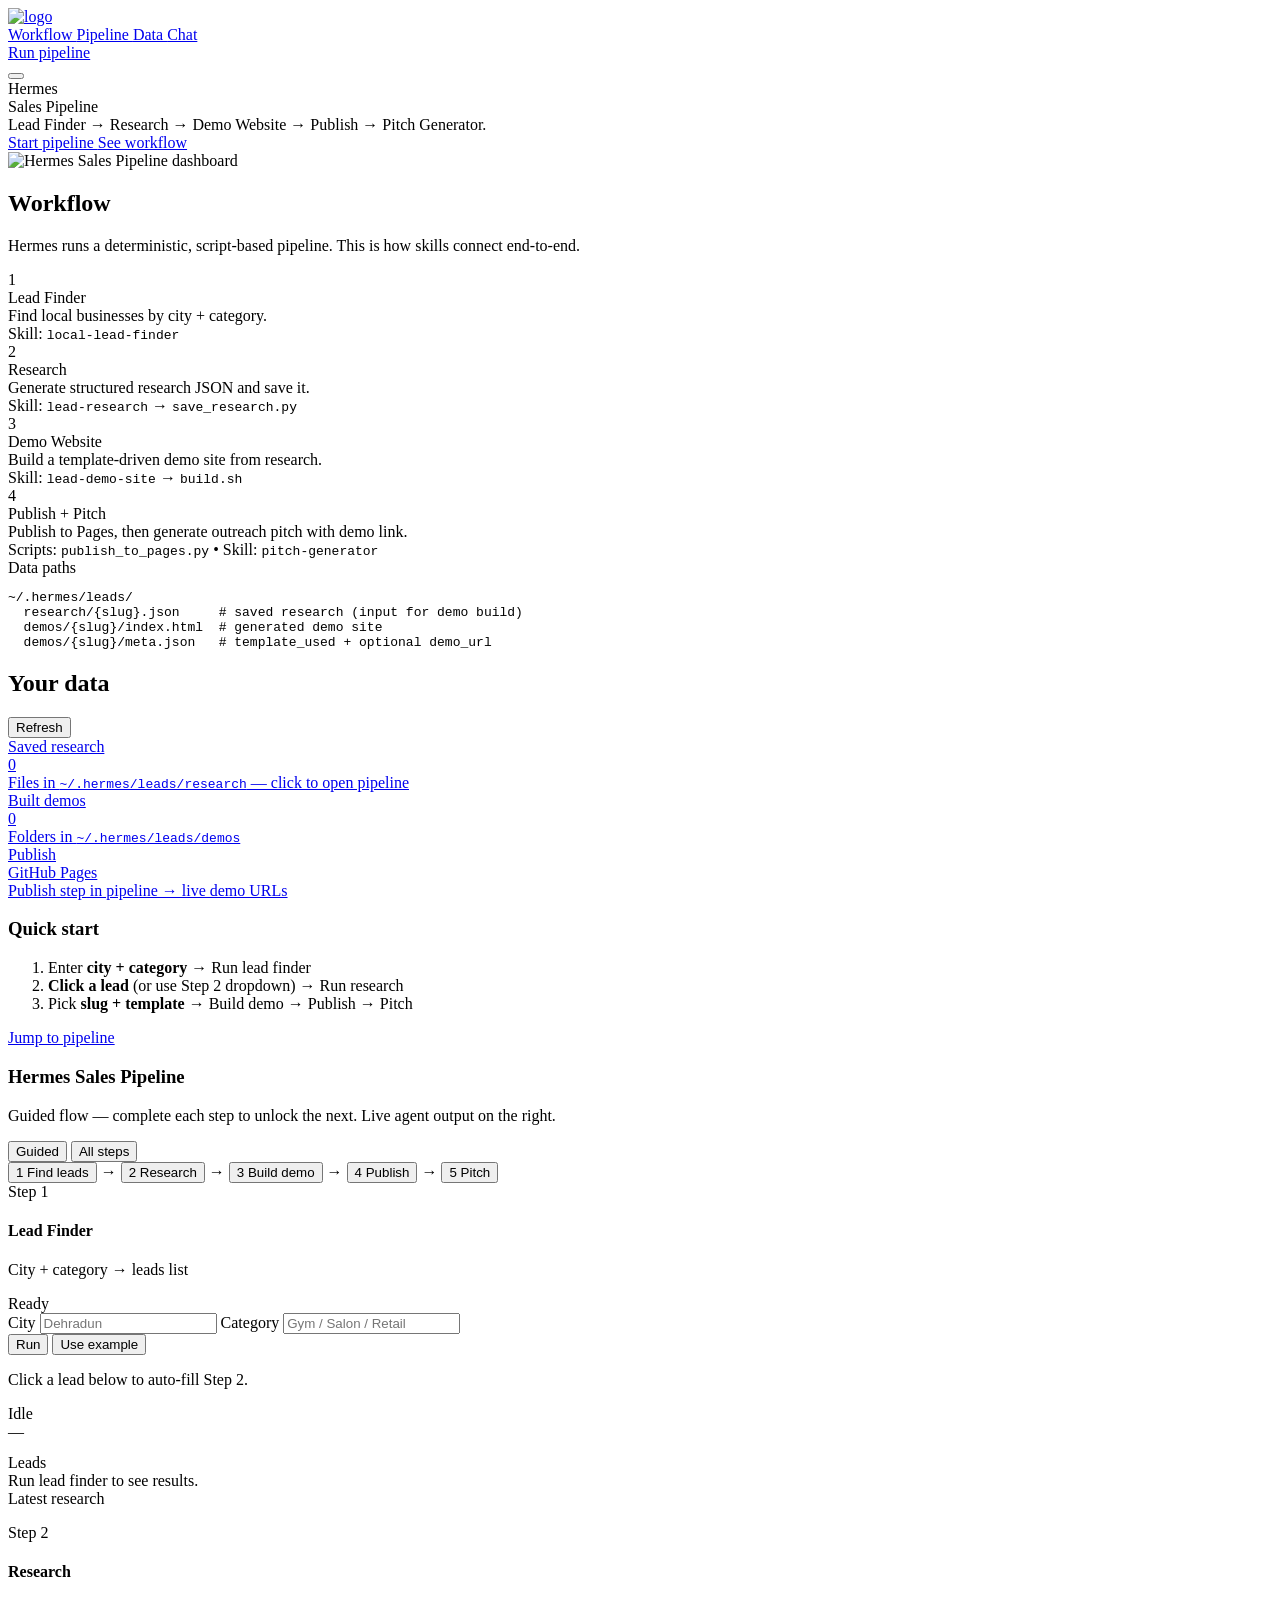
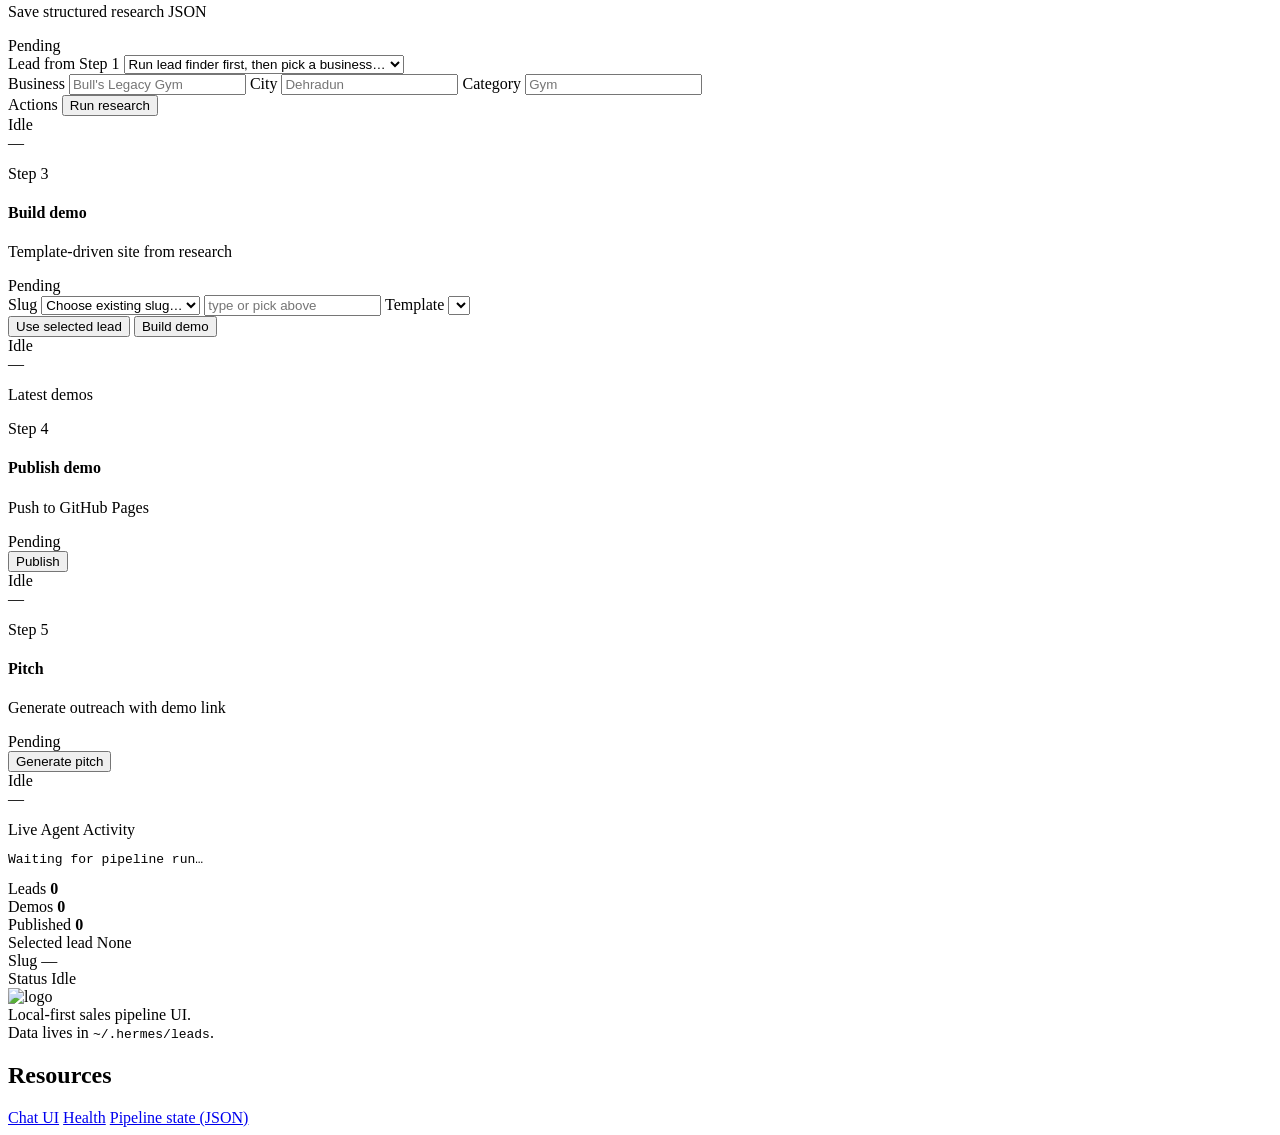
==== commit c7099e47: "Redesign pipeline UI with guided steps and live agent activity panel. Replaces scroll-heavy step lay" ====
--- a/web/static/app/index.html
+++ b/web/static/app/index.html
@@ -22,7 +22,7 @@
 
         <!-- <link rel="stylesheet" href="../../tailwind-css/tailwind-runtime.css" /> -->
         <link rel="stylesheet" href="./css/tailwind-build.css">
-        <link rel="stylesheet" href="css/index.css?v=4" />
+        <link rel="stylesheet" href="css/index.css?v=5" />
 
         <link
             rel="stylesheet"
@@ -53,7 +53,7 @@
                     class="tw-flex tw-h-full tw-w-max tw-gap-5 tw-text-base tw-text-white max-lg:tw-mt-[30px] max-lg:tw-flex-col max-lg:tw-place-items-end max-lg:tw-gap-5 lg:tw-mx-auto lg:tw-place-items-center"
                 >
                     <a class="header-links" href="/app#workflow"> Workflow </a>
-                    <a class="header-links" href="/app#pipeline"> Pipeline </a>
+                    <a class="header-links" href="/app#pipeline" id="nav_pipeline"> Pipeline </a>
                     <a class="header-links" href="/app#leads"> Data </a>
                     <a class="header-links" href="/"> Chat </a>
                 </div>
@@ -61,7 +61,7 @@
                     class="tw-mx-4 tw-flex tw-place-items-center tw-gap-[20px] tw-text-base max-md:tw-w-full max-md:tw-flex-col max-md:tw-place-content-center"
                 >
                     <a
-                        href="/app#pipeline"
+                        href="/app#pipeline-guided"
                         aria-label="Run pipeline"
                         class="tw-rounded-full tw-bg-secondary tw-px-3 tw-py-2 tw-text-white tw-transition-transform tw-duration-[0.3s] hover:tw-translate-x-2"
                     >
@@ -106,7 +106,7 @@
                     >
                         <a
                             class="btn tw-transition-transform tw-duration-[0.3s] hover:tw-scale-x-[1.03]"
-                            href="/app#pipeline"
+                            href="/app#pipeline-guided"
                         >
                             Start pipeline
                         </a>
@@ -205,11 +205,6 @@
                 <a href="/app#step_publish" class="kpi-card reveal-up tw-flex tw-flex-col tw-rounded-lg tw-border tw-border-white/10 tw-bg-[#1d2127] tw-p-6 tw-no-underline tw-text-inherit">
                     <div class="tw-text-xs tw-uppercase tw-tracking-wider tw-text-gray-400">Publish</div>
                     <div class="tw-mt-2 tw-text-lg tw-font-semibold">GitHub Pages</div>
-                    <div class="tw-mt-2 tw-text-gray-300">When published, demo URLs show up in demo metadata.</div>
-                </div>
-            </div>
-        </section>
-
                     <div class="tw-mt-2 tw-text-gray-300">Publish step in pipeline → live demo URLs</div>
                 </a>
             </div>
@@ -223,237 +218,246 @@
                     <li><strong class="tw-text-gray-200">Click a lead</strong> (or use Step 2 dropdown) → Run research</li>
                     <li>Pick <strong class="tw-text-gray-200">slug + template</strong> → Build demo → Publish → Pitch</li>
                 </ol>
-                <a href="/app#pipeline" class="btn tw-mt-5 tw-inline-flex">Jump to pipeline</a>
+                <a href="/app#pipeline-guided" class="btn tw-mt-5 tw-inline-flex">Jump to pipeline</a>
             </div>
         </section>
 
-        <!-- Hermes pipeline shell -->
+        <!-- Hermes pipeline workspace -->
         <section
-            class="tw-mt-5 tw-flex tw-w-full tw-flex-col tw-place-items-center tw-p-[2%]"
+            class="pipeline-workspace pipeline-mode-guided tw-mt-5 tw-flex tw-w-full tw-flex-col tw-place-items-center tw-p-[2%]"
             id="pipeline"
         >
-            <h3
-                class="tw-text-3xl tw-font-medium tw-text-primary max-md:tw-text-2xl reveal-up"
-            >
-                Pipeline
-            </h3>
-            <p class="tw-mt-3 tw-max-w-[720px] tw-text-center tw-text-gray-300 reveal-up">
-                Single-user local workflow: Lead Finder → Research → Demo Website → Publish → Pitch.
-            </p>
-
-            <nav id="pipeline_stepper" class="pipeline-stepper reveal-up tw-mt-6 tw-w-full tw-max-w-[1200px]" aria-label="Pipeline progress">
-                <button type="button" class="pipeline-stepper-btn" data-goto="lead_finder"><span class="step-num">1</span> Find leads</button>
-                <span class="pipeline-stepper-arrow" aria-hidden="true">→</span>
-                <button type="button" class="pipeline-stepper-btn" data-goto="step_research"><span class="step-num">2</span> Research</button>
-                <span class="pipeline-stepper-arrow" aria-hidden="true">→</span>
-                <button type="button" class="pipeline-stepper-btn" data-goto="step_build"><span class="step-num">3</span> Build demo</button>
-                <span class="pipeline-stepper-arrow" aria-hidden="true">→</span>
-                <button type="button" class="pipeline-stepper-btn" data-goto="step_publish"><span class="step-num">4</span> Publish</button>
-                <span class="pipeline-stepper-arrow" aria-hidden="true">→</span>
-                <button type="button" class="pipeline-stepper-btn" data-goto="pitches"><span class="step-num">5</span> Pitch</button>
-            </nav>
-
-            <div
-                class="tw-mt-10 tw-grid tw-w-full tw-max-w-[1200px] tw-grid-cols-1 tw-gap-6 lg:tw-grid-cols-2"
-            >
-                <div
-                    class="reveal-up pipeline-step-card tw-flex tw-border-[#333a44] tw-bg-[#1d2127] tw-border-[1px] tw-flex-col tw-rounded-lg tw-p-6"
-                    id="lead_finder"
-                >
-                    <div class="tw-flex tw-items-center tw-justify-between tw-gap-3">
-                        <div>
-                            <div class="tw-text-xs tw-uppercase tw-tracking-wider tw-text-gray-400">Step 1</div>
-                            <div class="tw-text-2xl tw-font-semibold">Lead Finder</div>
-                            <div class="tw-text-gray-400 tw-mt-1">City + category → leads list</div>
+            <div class="tw-w-full tw-max-w-[1280px]">
+                <div class="tw-flex tw-flex-wrap tw-items-end tw-justify-between tw-gap-4">
+                    <div>
+                        <h3 class="tw-text-3xl tw-font-medium gradient-text max-md:tw-text-2xl reveal-up">
+                            Hermes Sales Pipeline
+                        </h3>
+                        <p class="tw-mt-2 tw-max-w-[720px] tw-text-gray-300 reveal-up" id="pipeline_mode_desc">
+                            Guided flow — complete each step to unlock the next. Live agent output on the right.
+                        </p>
+                    </div>
+                    <div class="pipeline-mode-toggle reveal-up" role="tablist" aria-label="Pipeline view mode">
+                        <button type="button" class="pipeline-mode-btn is-active" data-pipeline-mode="guided" role="tab" aria-selected="true">Guided</button>
+                        <button type="button" class="pipeline-mode-btn" data-pipeline-mode="explorer" role="tab" aria-selected="false">All steps</button>
+                    </div>
+                </div>
+
+                <nav id="pipeline_stepper" class="pipeline-stepper reveal-up tw-mt-6" aria-label="Pipeline progress">
+                    <button type="button" class="pipeline-stepper-btn" data-goto="lead_finder"><span class="step-num">1</span> Find leads</button>
+                    <span class="pipeline-stepper-arrow" aria-hidden="true">→</span>
+                    <button type="button" class="pipeline-stepper-btn" data-goto="step_research"><span class="step-num">2</span> Research</button>
+                    <span class="pipeline-stepper-arrow" aria-hidden="true">→</span>
+                    <button type="button" class="pipeline-stepper-btn" data-goto="step_build"><span class="step-num">3</span> Build demo</button>
+                    <span class="pipeline-stepper-arrow" aria-hidden="true">→</span>
+                    <button type="button" class="pipeline-stepper-btn" data-goto="step_publish"><span class="step-num">4</span> Publish</button>
+                    <span class="pipeline-stepper-arrow" aria-hidden="true">→</span>
+                    <button type="button" class="pipeline-stepper-btn" data-goto="pitches"><span class="step-num">5</span> Pitch</button>
+                </nav>
+
+                <div class="pipeline-layout reveal-up tw-mt-6">
+                    <div class="pipeline-steps-stack" id="pipeline_steps_stack">
+                        <article class="pipeline-step-card is-unlocked is-active" id="lead_finder" data-step-order="1">
+                            <div class="step-card-header">
+                                <div>
+                                    <div class="step-card-kicker">Step 1</div>
+                                    <h4 class="step-card-title">Lead Finder</h4>
+                                    <p class="step-card-sub">City + category → leads list</p>
+                                </div>
+                                <span class="step-card-badge" id="badge_step1">Ready</span>
+                            </div>
+                            <div class="step-card-body">
+                                <div class="tw-grid tw-grid-cols-1 md:tw-grid-cols-2 tw-gap-3">
+                                    <label class="tw-flex tw-flex-col tw-gap-2">
+                                        <span class="tw-text-xs tw-text-gray-400">City</span>
+                                        <input id="lf_city" class="pipeline-input" placeholder="Dehradun" />
+                                    </label>
+                                    <label class="tw-flex tw-flex-col tw-gap-2">
+                                        <span class="tw-text-xs tw-text-gray-400">Category</span>
+                                        <input id="lf_category" class="pipeline-input" placeholder="Gym / Salon / Retail" />
+                                    </label>
+                                </div>
+                                <div class="tw-mt-4 tw-flex tw-flex-wrap tw-gap-3">
+                                    <button id="btn_run_leads" class="btn btn-run">Run</button>
+                                    <button type="button" class="btn !tw-bg-white/10 !tw-text-white" onclick="document.getElementById('lf_city').value='Dehradun';document.getElementById('lf_category').value='Gym';">Use example</button>
+                                </div>
+                                <p class="tw-mt-3 tw-text-xs tw-text-gray-400">Click a lead below to auto-fill Step 2.</p>
+                                <div id="step_feed_lead_finder" class="step-feed tw-hidden" data-step="lead_finder">
+                                    <span class="step-feed-status tw-text-xs tw-uppercase tw-tracking-wide tw-text-gray-400">Idle</span>
+                                    <div class="step-feed-message tw-mt-1 tw-text-sm tw-text-gray-200">—</div>
+                                    <pre class="step-feed-preview tw-mt-2 tw-hidden tw-max-h-24 tw-overflow-y-auto tw-whitespace-pre-wrap tw-text-xs tw-text-gray-400"></pre>
+                                </div>
+                                <div class="tw-mt-4">
+                                    <div class="tw-text-sm tw-font-semibold tw-mb-2">Leads</div>
+                                    <div id="lead_results" class="lead-results-list">
+                                        <div class="tw-text-sm tw-text-gray-400">Run lead finder to see results.</div>
+                                    </div>
+                                </div>
+                                <div class="tw-mt-4">
+                                    <div class="tw-text-sm tw-font-semibold tw-mb-2">Latest research</div>
+                                    <ul id="list_research" class="tw-flex tw-flex-col tw-gap-2"></ul>
+                                </div>
+                            </div>
+                        </article>
+
+                        <article class="pipeline-step-card" id="step_research" data-step-order="2">
+                            <div class="step-card-header">
+                                <div>
+                                    <div class="step-card-kicker">Step 2</div>
+                                    <h4 class="step-card-title">Research</h4>
+                                    <p class="step-card-sub">Save structured research JSON</p>
+                                </div>
+                                <span class="step-card-badge">Pending</span>
+                            </div>
+                            <div class="step-card-body">
+                                <label class="tw-flex tw-flex-col tw-gap-2">
+                                    <span class="tw-text-xs tw-text-gray-400">Lead from Step 1 <span id="lead_picker_count" class="tw-text-gray-500"></span></span>
+                                    <select id="research_lead_select" class="pipeline-select">
+                                        <option value="">Run lead finder first, then pick a business…</option>
+                                    </select>
+                                </label>
+                                <div class="tw-mt-4 tw-grid tw-grid-cols-1 md:tw-grid-cols-2 tw-gap-3">
+                                    <label class="tw-flex tw-flex-col tw-gap-2">
+                                        <span class="tw-text-xs tw-text-gray-400">Business</span>
+                                        <input id="in_business" class="pipeline-input" placeholder="Bull's Legacy Gym" />
+                                    </label>
+                                    <label class="tw-flex tw-flex-col tw-gap-2">
+                                        <span class="tw-text-xs tw-text-gray-400">City</span>
+                                        <input id="in_city" class="pipeline-input" placeholder="Dehradun" />
+                                    </label>
+                                    <label class="tw-flex tw-flex-col tw-gap-2">
+                                        <span class="tw-text-xs tw-text-gray-400">Category</span>
+                                        <input id="in_category" class="pipeline-input" placeholder="Gym" />
+                                    </label>
+                                    <div class="tw-flex tw-flex-col tw-gap-2">
+                                        <span class="tw-text-xs tw-text-gray-400">Actions</span>
+                                        <button class="btn btn-run tw-w-full tw-justify-center" id="btn_run_research2">Run research</button>
+                                    </div>
+                                </div>
+                                <div id="step_feed_research" class="step-feed tw-hidden" data-step="research">
+                                    <span class="step-feed-status tw-text-xs tw-uppercase tw-tracking-wide tw-text-gray-400">Idle</span>
+                                    <div class="step-feed-message tw-mt-1 tw-text-sm tw-text-gray-200">—</div>
+                                    <pre class="step-feed-preview tw-mt-2 tw-hidden tw-max-h-24 tw-overflow-y-auto tw-whitespace-pre-wrap tw-text-xs tw-text-gray-400"></pre>
+                                </div>
+                            </div>
+                        </article>
+
+                        <article class="pipeline-step-card" id="step_build" data-step-order="3">
+                            <div class="step-card-header">
+                                <div>
+                                    <div class="step-card-kicker">Step 3</div>
+                                    <h4 class="step-card-title">Build demo</h4>
+                                    <p class="step-card-sub">Template-driven site from research</p>
+                                </div>
+                                <span class="step-card-badge">Pending</span>
+                            </div>
+                            <div class="step-card-body">
+                                <div class="tw-grid tw-grid-cols-1 md:tw-grid-cols-2 tw-gap-3">
+                                    <label class="tw-flex tw-flex-col tw-gap-2">
+                                        <span class="tw-text-xs tw-text-gray-400">Slug <span id="slug_count" class="tw-text-gray-500"></span></span>
+                                        <select id="slug_select" class="pipeline-select">
+                                            <option value="">Choose existing slug…</option>
+                                        </select>
+                                        <input id="in_slug" class="pipeline-input" placeholder="type or pick above" />
+                                    </label>
+                                    <label class="tw-flex tw-flex-col tw-gap-2">
+                                        <span class="tw-text-xs tw-text-gray-400">Template</span>
+                                        <select id="template_select" class="pipeline-select"></select>
+                                    </label>
+                                </div>
+                                <div class="tw-mt-4 tw-flex tw-flex-wrap tw-gap-3">
+                                    <button class="btn !tw-bg-white/10 !tw-text-white" id="btn_fill_slug_from_selected">Use selected lead</button>
+                                    <button class="btn btn-run" id="btn_build_demo">Build demo</button>
+                                </div>
+                                <div id="step_feed_demo_build" class="step-feed tw-hidden" data-step="demo_build">
+                                    <span class="step-feed-status tw-text-xs tw-uppercase tw-tracking-wide tw-text-gray-400">Idle</span>
+                                    <div class="step-feed-message tw-mt-1 tw-text-sm tw-text-gray-200">—</div>
+                                    <pre class="step-feed-preview tw-mt-2 tw-hidden tw-max-h-24 tw-overflow-y-auto tw-whitespace-pre-wrap tw-text-xs tw-text-gray-400"></pre>
+                                </div>
+                                <div class="tw-mt-4">
+                                    <div class="tw-text-sm tw-font-semibold tw-mb-2">Latest demos</div>
+                                    <ul id="list_demos" class="tw-flex tw-flex-col tw-gap-2"></ul>
+                                </div>
+                            </div>
+                        </article>
+
+                        <article class="pipeline-step-card" id="step_publish" data-step-order="4">
+                            <div class="step-card-header">
+                                <div>
+                                    <div class="step-card-kicker">Step 4</div>
+                                    <h4 class="step-card-title">Publish demo</h4>
+                                    <p class="step-card-sub">Push to GitHub Pages</p>
+                                </div>
+                                <span class="step-card-badge">Pending</span>
+                            </div>
+                            <div class="step-card-body">
+                                <button class="btn btn-run" id="btn_publish_demo">Publish</button>
+                                <div id="step_feed_publish" class="step-feed tw-hidden" data-step="demo_publish">
+                                    <span class="step-feed-status tw-text-xs tw-uppercase tw-tracking-wide tw-text-gray-400">Idle</span>
+                                    <div class="step-feed-message tw-mt-1 tw-text-sm tw-text-gray-200">—</div>
+                                    <pre class="step-feed-preview tw-mt-2 tw-hidden tw-max-h-24 tw-overflow-y-auto tw-whitespace-pre-wrap tw-text-xs tw-text-gray-400"></pre>
+                                </div>
+                            </div>
+                        </article>
+
+                        <article class="pipeline-step-card" id="pitches" data-step-order="5">
+                            <div class="step-card-header">
+                                <div>
+                                    <div class="step-card-kicker">Step 5</div>
+                                    <h4 class="step-card-title">Pitch</h4>
+                                    <p class="step-card-sub">Generate outreach with demo link</p>
+                                </div>
+                                <span class="step-card-badge">Pending</span>
+                            </div>
+                            <div class="step-card-body">
+                                <button class="btn btn-run" id="btn_generate_pitch">Generate pitch</button>
+                                <div id="step_feed_pitch" class="step-feed tw-hidden" data-step="pitch">
+                                    <span class="step-feed-status tw-text-xs tw-uppercase tw-tracking-wide tw-text-gray-400">Idle</span>
+                                    <div class="step-feed-message tw-mt-1 tw-text-sm tw-text-gray-200">—</div>
+                                    <pre class="step-feed-preview tw-mt-2 tw-hidden tw-max-h-24 tw-overflow-y-auto tw-whitespace-pre-wrap tw-text-xs tw-text-gray-400"></pre>
+                                </div>
+                            </div>
+                        </article>
+                    </div>
+
+                    <aside class="agent-activity-panel" id="agent_activity_panel">
+                        <div class="agent-activity-header">
+                            <span class="agent-live-dot" aria-hidden="true"></span>
+                            <span>Live Agent Activity</span>
                         </div>
-                        <span class="tw-text-xs tw-rounded-full tw-bg-white/10 tw-px-3 tw-py-1 tw-text-gray-200" id="badge_step1">Ready</span>
-                    </div>
-
-                    <div class="tw-mt-5 tw-grid tw-grid-cols-1 md:tw-grid-cols-2 tw-gap-3">
-                        <label class="tw-flex tw-flex-col tw-gap-2">
-                            <span class="tw-text-xs tw-text-gray-400">City</span>
-                            <input id="lf_city" class="pipeline-input" placeholder="Dehradun" />
-                        </label>
-                        <label class="tw-flex tw-flex-col tw-gap-2">
-                            <span class="tw-text-xs tw-text-gray-400">Category</span>
-                            <input id="lf_category" class="pipeline-input" placeholder="Gym / Salon / Retail" />
-                        </label>
-                    </div>
-
-                    <div class="tw-mt-5 tw-flex tw-flex-wrap tw-gap-3">
-                        <button id="btn_run_leads" class="btn tw-transition-transform tw-duration-[0.3s] hover:tw-scale-x-[1.02]">Run lead finder</button>
-                        <button
-                            class="btn !tw-bg-white/10 !tw-text-white tw-transition-transform tw-duration-[0.3s] hover:tw-scale-x-[1.02]"
-                            onclick="document.getElementById('lf_city').value='Dehradun';document.getElementById('lf_category').value='Gym';"
-                        >
-                            Use example
-                        </button>
-                    </div>
-
-                    <p class="tw-mt-4 tw-text-xs tw-text-gray-400">After results appear, <strong class="tw-text-gray-300">click a lead</strong> — Step 2 will open with that business pre-filled.</p>
-
-                    <div id="step_feed_lead_finder" class="step-feed tw-hidden" data-step="lead_finder">
-                        <div class="tw-flex tw-items-center tw-justify-between tw-gap-2">
-                            <span class="step-feed-status tw-text-xs tw-uppercase tw-tracking-wide tw-text-gray-400">Idle</span>
-                            <button type="button" class="btn-step-log" data-scroll-log>Full log ↑</button>
+                        <pre id="lf_out" class="agent-activity-log">Waiting for pipeline run…</pre>
+                        <div class="agent-kpi-row">
+                            <div class="agent-kpi">
+                                <i class="bi bi-search"></i>
+                                <span>Leads</span>
+                                <strong id="agent_kpi_leads">0</strong>
+                            </div>
+                            <div class="agent-kpi">
+                                <i class="bi bi-code-slash"></i>
+                                <span>Demos</span>
+                                <strong id="agent_kpi_demos">0</strong>
+                            </div>
+                            <div class="agent-kpi">
+                                <i class="bi bi-globe"></i>
+                                <span>Published</span>
+                                <strong id="agent_kpi_published">0</strong>
+                            </div>
                         </div>
-                        <div class="step-feed-message tw-mt-1 tw-text-sm tw-text-gray-200">—</div>
-                        <pre class="step-feed-preview tw-mt-2 tw-hidden tw-max-h-24 tw-overflow-y-auto tw-whitespace-pre-wrap tw-text-xs tw-text-gray-400"></pre>
-                    </div>
-
-                    <div id="main_log_panel" class="tw-mt-5">
-                        <div class="tw-mb-2 tw-flex tw-items-center tw-justify-between tw-gap-2">
-                            <span class="tw-text-xs tw-uppercase tw-tracking-wider tw-text-gray-400">Live output (all steps)</span>
-                            <button type="button" id="btn_toggle_log" class="btn-link-sm" aria-expanded="true">Collapse log</button>
+                        <div class="agent-meta-panel">
+                            <div class="agent-meta-row">
+                                <span class="agent-meta-label">Selected lead</span>
+                                <span id="selected_lead" class="agent-meta-value">None</span>
+                            </div>
+                            <div class="agent-meta-row">
+                                <span class="agent-meta-label">Slug</span>
+                                <span id="current_slug" class="agent-meta-value tw-font-mono">—</span>
+                            </div>
+                            <div class="agent-meta-row">
+                                <span class="agent-meta-label">Status</span>
+                                <span id="workflow_status" class="agent-meta-value">Idle</span>
+                            </div>
                         </div>
-                        <pre id="lf_out" class="tw-whitespace-pre-wrap tw-rounded-md tw-bg-black/20 tw-border tw-border-white/10 tw-p-4 tw-text-sm tw-text-gray-300 tw-max-h-64 tw-overflow-y-auto">Run a step to see live output here.</pre>
-                    </div>
-
-                    <div class="tw-mt-5">
-                        <div class="tw-text-sm tw-font-semibold tw-mb-2">Leads</div>
-                        <div id="lead_results" class="tw-flex tw-flex-col tw-gap-2">
-                            <div class="tw-text-sm tw-text-gray-400">Run lead finder to see results.</div>
-                        </div>
-                    </div>
-
-                    <div class="tw-mt-6">
-                        <div class="tw-text-sm tw-font-semibold tw-mb-2">Latest research</div>
-                        <ul id="list_research" class="tw-flex tw-flex-col tw-gap-2"></ul>
-                    </div>
-                </div>
-
-                <div
-                    class="reveal-up tw-flex tw-bg-[#1d2127] tw-border-[1px] tw-border-[#333a44] tw-flex-col tw-rounded-lg tw-p-6"
-                    id="demos"
-                >
-                    <div class="tw-flex tw-items-center tw-justify-between tw-gap-3">
-                        <div>
-                            <div class="tw-text-xs tw-uppercase tw-tracking-wider tw-text-gray-400">Steps 2–4</div>
-                            <div class="tw-text-2xl tw-font-semibold">Research • Demo • Publish • Pitch</div>
-                            <div class="tw-text-gray-400 tw-mt-1">Run each step individually, or as a workflow.</div>
-                        </div>
-                        <span class="tw-text-xs tw-rounded-full tw-bg-white/10 tw-px-3 tw-py-1 tw-text-gray-200">Runnable</span>
-                    </div>
-
-                    <div class="tw-mt-5 tw-rounded-md tw-bg-black/20 tw-border tw-border-white/10 tw-p-4">
-                        <div class="tw-text-xs tw-text-gray-400">Selected lead (workflow mode)</div>
-                        <div id="selected_lead" class="tw-mt-1 tw-text-sm tw-text-gray-200">None</div>
-                        <div class="tw-mt-3 tw-text-xs tw-text-gray-400">Current slug</div>
-                        <div id="current_slug" class="tw-mt-1 tw-text-sm tw-text-gray-200 tw-font-mono">—</div>
-                        <div class="tw-mt-3 tw-text-xs tw-text-gray-400">Workflow status</div>
-                        <div id="workflow_status" class="tw-mt-1 tw-text-sm tw-text-gray-200">Idle</div>
-                    </div>
-
-                    <!-- Step 2: Research -->
-                    <div class="tw-mt-5 tw-rounded-lg tw-border tw-border-white/10 tw-bg-[#181B20] tw-p-5 pipeline-step-card" id="step_research">
-                        <div class="tw-text-xs tw-uppercase tw-tracking-wider tw-text-gray-400">Step 2</div>
-                        <div class="tw-mt-1 tw-text-lg tw-font-semibold">Research</div>
-                        <p class="tw-mt-2 tw-text-xs tw-text-gray-400">Pick a lead from Step 1, confirm details, then run research to save <code class="tw-text-gray-300">~/.hermes/leads/research/{slug}.json</code>.</p>
-
-                        <label class="tw-mt-4 tw-flex tw-flex-col tw-gap-2">
-                            <span class="tw-text-xs tw-text-gray-400">Lead from Step 1 <span id="lead_picker_count" class="tw-text-gray-500"></span></span>
-                            <select id="research_lead_select" class="pipeline-select">
-                                <option value="">Run lead finder first, then pick a business…</option>
-                            </select>
-                        </label>
-
-                        <div class="tw-mt-4 tw-grid tw-grid-cols-1 md:tw-grid-cols-2 tw-gap-3">
-                            <label class="tw-flex tw-flex-col tw-gap-2">
-                                <span class="tw-text-xs tw-text-gray-400">Business</span>
-                                <input id="in_business" class="pipeline-input" placeholder="Bull's Legacy Gym" />
-                            </label>
-                            <label class="tw-flex tw-flex-col tw-gap-2">
-                                <span class="tw-text-xs tw-text-gray-400">City</span>
-                                <input id="in_city" class="pipeline-input" placeholder="Dehradun" />
-                            </label>
-                            <label class="tw-flex tw-flex-col tw-gap-2">
-                                <span class="tw-text-xs tw-text-gray-400">Category</span>
-                                <input id="in_category" class="pipeline-input" placeholder="Gym" />
-                            </label>
-                            <div class="tw-flex tw-flex-col tw-gap-2">
-                                <span class="tw-text-xs tw-text-gray-400">Actions</span>
-                                <button class="btn tw-w-full tw-justify-center" id="btn_run_research2">Run research on this lead</button>
-                            </div>
-                        </div>
-                        <div id="step_feed_research" class="step-feed tw-hidden" data-step="research">
-                            <div class="tw-flex tw-items-center tw-justify-between tw-gap-2">
-                                <span class="step-feed-status tw-text-xs tw-uppercase tw-tracking-wide tw-text-gray-400">Idle</span>
-                                <button type="button" class="btn-step-log" data-scroll-log>Full log ↑</button>
-                            </div>
-                            <div class="step-feed-message tw-mt-1 tw-text-sm tw-text-gray-200">—</div>
-                            <pre class="step-feed-preview tw-mt-2 tw-hidden tw-max-h-24 tw-overflow-y-auto tw-whitespace-pre-wrap tw-text-xs tw-text-gray-400"></pre>
-                        </div>
-                    </div>
-
-                    <!-- Step 3: Demo build -->
-                    <div class="tw-mt-5 tw-rounded-lg tw-border tw-border-white/10 tw-bg-[#181B20] tw-p-5 pipeline-step-card" id="step_build">
-                        <div class="tw-text-xs tw-uppercase tw-tracking-wider tw-text-gray-400">Step 3</div>
-                        <div class="tw-mt-1 tw-text-lg tw-font-semibold">Build demo</div>
-                        <div class="tw-mt-4 tw-grid tw-grid-cols-1 md:tw-grid-cols-2 tw-gap-3">
-                            <label class="tw-flex tw-flex-col tw-gap-2">
-                                <span class="tw-text-xs tw-text-gray-400">Slug <span id="slug_count" class="tw-text-gray-500"></span></span>
-                                <select id="slug_select" class="pipeline-select">
-                                    <option value="">Choose existing slug…</option>
-                                </select>
-                                <input id="in_slug" class="pipeline-input" placeholder="type or pick above" />
-                            </label>
-                            <label class="tw-flex tw-flex-col tw-gap-2">
-                                <span class="tw-text-xs tw-text-gray-400">Template</span>
-                                <select id="template_select" class="pipeline-select"></select>
-                            </label>
-                        </div>
-                        <div class="tw-mt-4 tw-flex tw-flex-wrap tw-gap-3">
-                            <button class="btn !tw-bg-white/10 !tw-text-white" id="btn_fill_slug_from_selected">Use selected lead</button>
-                            <button class="btn" id="btn_build_demo">Build demo</button>
-                        </div>
-                        <div id="step_feed_demo_build" class="step-feed tw-hidden" data-step="demo_build">
-                            <div class="tw-flex tw-items-center tw-justify-between tw-gap-2">
-                                <span class="step-feed-status tw-text-xs tw-uppercase tw-tracking-wide tw-text-gray-400">Idle</span>
-                                <button type="button" class="btn-step-log" data-scroll-log>Full log ↑</button>
-                            </div>
-                            <div class="step-feed-message tw-mt-1 tw-text-sm tw-text-gray-200">—</div>
-                            <pre class="step-feed-preview tw-mt-2 tw-hidden tw-max-h-24 tw-overflow-y-auto tw-whitespace-pre-wrap tw-text-xs tw-text-gray-400"></pre>
-                        </div>
-                    </div>
-
-                    <!-- Step 3b: Publish -->
-                    <div class="tw-mt-5 tw-rounded-lg tw-border tw-border-white/10 tw-bg-[#181B20] tw-p-5 pipeline-step-card" id="step_publish">
-                        <div class="tw-text-xs tw-uppercase tw-tracking-wider tw-text-gray-400">Step 3b</div>
-                        <div class="tw-mt-1 tw-text-lg tw-font-semibold">Publish demo</div>
-                        <div class="tw-mt-4 tw-flex tw-flex-wrap tw-gap-3">
-                            <button class="btn !tw-bg-white/10 !tw-text-white" id="btn_publish_demo">Publish</button>
-                        </div>
-                        <div id="step_feed_publish" class="step-feed tw-hidden" data-step="demo_publish">
-                            <div class="tw-flex tw-items-center tw-justify-between tw-gap-2">
-                                <span class="step-feed-status tw-text-xs tw-uppercase tw-tracking-wide tw-text-gray-400">Idle</span>
-                                <button type="button" class="btn-step-log" data-scroll-log>Full log ↑</button>
-                            </div>
-                            <div class="step-feed-message tw-mt-1 tw-text-sm tw-text-gray-200">—</div>
-                            <pre class="step-feed-preview tw-mt-2 tw-hidden tw-max-h-24 tw-overflow-y-auto tw-whitespace-pre-wrap tw-text-xs tw-text-gray-400"></pre>
-                        </div>
-                    </div>
-
-                    <!-- Step 4: Pitch -->
-                    <div class="tw-mt-5 tw-rounded-lg tw-border tw-border-white/10 tw-bg-[#181B20] tw-p-5 pipeline-step-card" id="pitches">
-                        <div class="tw-text-xs tw-uppercase tw-tracking-wider tw-text-gray-400">Step 4</div>
-                        <div class="tw-mt-1 tw-text-lg tw-font-semibold">Pitch</div>
-                        <div class="tw-mt-4 tw-flex tw-flex-wrap tw-gap-3">
-                            <button class="btn" id="btn_generate_pitch">Generate pitch</button>
-                        </div>
-                        <div id="step_feed_pitch" class="step-feed tw-hidden" data-step="pitch">
-                            <div class="tw-flex tw-items-center tw-justify-between tw-gap-2">
-                                <span class="step-feed-status tw-text-xs tw-uppercase tw-tracking-wide tw-text-gray-400">Idle</span>
-                                <button type="button" class="btn-step-log" data-scroll-log>Full log ↑</button>
-                            </div>
-                            <div class="step-feed-message tw-mt-1 tw-text-sm tw-text-gray-200">—</div>
-                            <pre class="step-feed-preview tw-mt-2 tw-hidden tw-max-h-24 tw-overflow-y-auto tw-whitespace-pre-wrap tw-text-xs tw-text-gray-400"></pre>
-                        </div>
-                    </div>
-
-                    <div class="tw-mt-6">
-                        <div class="tw-text-sm tw-font-semibold tw-mb-2">Latest demos</div>
-                        <ul id="list_demos" class="tw-flex tw-flex-col tw-gap-2"></ul>
-                    </div>
+                    </aside>
                 </div>
             </div>
         </section>
@@ -503,5 +507,5 @@
         referrerpolicy="no-referrer"
     ></script>
 
-    <script src="./index.js?v=9"></script>
+    <script src="./index.js?v=10"></script>
 </html>
--- a/web/static/app/css/index.css
+++ b/web/static/app/css/index.css
@@ -439,6 +439,262 @@
 
 .log-collapsed #lf_out {
     display: none;
+}
+
+/* Pipeline workspace — guided + explorer + live agent */
+.pipeline-workspace {
+    width: 100%;
+}
+
+.pipeline-mode-toggle {
+    display: inline-flex;
+    padding: 0.2rem;
+    border-radius: 999px;
+    border: 1px solid rgba(255, 255, 255, 0.12);
+    background: rgba(0, 0, 0, 0.25);
+}
+
+.pipeline-mode-btn {
+    border: none;
+    background: transparent;
+    color: #9ca3af;
+    font: inherit;
+    font-size: 0.8rem;
+    padding: 0.45rem 0.9rem;
+    border-radius: 999px;
+    cursor: pointer;
+    transition: background 0.15s, color 0.15s;
+}
+
+.pipeline-mode-btn.is-active {
+    background: rgba(108, 114, 232, 0.22);
+    color: #fff;
+}
+
+.pipeline-layout {
+    display: grid;
+    grid-template-columns: 1fr;
+    gap: 1.25rem;
+    align-items: start;
+}
+
+@media (min-width: 1024px) {
+    .pipeline-layout {
+        grid-template-columns: minmax(0, 1fr) 340px;
+    }
+}
+
+.pipeline-steps-stack {
+    display: flex;
+    flex-direction: column;
+    gap: 1rem;
+}
+
+.pipeline-step-card {
+    background: #1d2127;
+    border: 1px solid rgba(255, 255, 255, 0.1);
+    border-radius: 16px;
+    overflow: hidden;
+    transition: border-color 0.2s, box-shadow 0.2s;
+}
+
+.pipeline-step-card.is-active {
+    border-color: rgba(108, 114, 232, 0.55);
+    box-shadow: 0 0 24px rgba(108, 114, 232, 0.12);
+}
+
+.pipeline-step-card.is-done .step-card-badge {
+    background: rgba(74, 222, 128, 0.15);
+    color: #86efac;
+}
+
+.pipeline-mode-guided .pipeline-step-card:not(.is-unlocked) {
+    display: none;
+}
+
+.pipeline-mode-guided .pipeline-step-card.is-done.is-collapsed .step-card-body {
+    display: none;
+}
+
+.step-card-header {
+    display: flex;
+    align-items: flex-start;
+    justify-content: space-between;
+    gap: 1rem;
+    padding: 1.1rem 1.25rem;
+    cursor: pointer;
+    user-select: none;
+}
+
+.step-card-kicker {
+    font-size: 0.68rem;
+    letter-spacing: 0.12em;
+    text-transform: uppercase;
+    color: #9ca3af;
+}
+
+.step-card-title {
+    margin-top: 0.25rem;
+    font-size: 1.2rem;
+    font-weight: 600;
+}
+
+.step-card-sub {
+    margin-top: 0.2rem;
+    font-size: 0.82rem;
+    color: #9ca3af;
+}
+
+.step-card-badge {
+    flex-shrink: 0;
+    font-size: 0.7rem;
+    padding: 0.3rem 0.65rem;
+    border-radius: 999px;
+    background: rgba(255, 255, 255, 0.08);
+    color: #d1d5db;
+}
+
+.step-card-body {
+    padding: 0 1.25rem 1.25rem;
+}
+
+.lead-results-list {
+    display: flex;
+    flex-direction: column;
+    gap: 0.5rem;
+}
+
+.btn-run {
+    background: #22c55e !important;
+    color: #052e16 !important;
+    font-weight: 600;
+}
+
+.btn-run:hover {
+    filter: brightness(1.06);
+}
+
+.agent-activity-panel {
+    background: #12151a;
+    border: 1px solid rgba(255, 255, 255, 0.1);
+    border-radius: 16px;
+    padding: 1rem;
+}
+
+@media (min-width: 1024px) {
+    .agent-activity-panel {
+        position: sticky;
+        top: 76px;
+    }
+}
+
+.agent-activity-header {
+    display: flex;
+    align-items: center;
+    gap: 0.5rem;
+    font-size: 0.85rem;
+    font-weight: 600;
+    margin-bottom: 0.75rem;
+}
+
+.agent-live-dot {
+    width: 8px;
+    height: 8px;
+    border-radius: 50%;
+    background: #4ade80;
+    box-shadow: 0 0 8px rgba(74, 222, 128, 0.8);
+    animation: agent-pulse 1.6s ease-in-out infinite;
+}
+
+@keyframes agent-pulse {
+    0%, 100% { opacity: 1; }
+    50% { opacity: 0.45; }
+}
+
+.agent-activity-log {
+    font-family: ui-monospace, SFMono-Regular, Menlo, Monaco, Consolas, monospace;
+    font-size: 0.72rem;
+    line-height: 1.55;
+    color: #4ade80;
+    background: #080a0d;
+    border: 1px solid rgba(255, 255, 255, 0.06);
+    border-radius: 10px;
+    padding: 0.85rem;
+    min-height: 260px;
+    max-height: 400px;
+    overflow-y: auto;
+    white-space: pre-wrap;
+    word-break: break-word;
+}
+
+.agent-activity-log.is-running {
+    border-color: rgba(74, 222, 128, 0.25);
+}
+
+.agent-kpi-row {
+    display: grid;
+    grid-template-columns: repeat(3, 1fr);
+    gap: 0.5rem;
+    margin-top: 0.85rem;
+}
+
+.agent-kpi {
+    display: flex;
+    flex-direction: column;
+    align-items: center;
+    gap: 0.15rem;
+    padding: 0.55rem 0.35rem;
+    border-radius: 10px;
+    background: rgba(255, 255, 255, 0.04);
+    font-size: 0.65rem;
+    color: #9ca3af;
+    text-align: center;
+}
+
+.agent-kpi i {
+    font-size: 0.9rem;
+    color: #6c72e8;
+}
+
+.agent-kpi strong {
+    font-size: 1rem;
+    color: #e8eaed;
+}
+
+.agent-meta-panel {
+    margin-top: 0.85rem;
+    padding-top: 0.85rem;
+    border-top: 1px solid rgba(255, 255, 255, 0.08);
+    display: flex;
+    flex-direction: column;
+    gap: 0.55rem;
+}
+
+.agent-meta-row {
+    display: flex;
+    flex-direction: column;
+    gap: 0.15rem;
+}
+
+.agent-meta-label {
+    font-size: 0.65rem;
+    text-transform: uppercase;
+    letter-spacing: 0.08em;
+    color: #6b7280;
+}
+
+.agent-meta-value {
+    font-size: 0.78rem;
+    color: #d1d5db;
+    word-break: break-word;
+}
+
+.pipeline-mode-explorer .pipeline-step-card {
+    display: block !important;
+}
+
+.pipeline-mode-explorer .pipeline-step-card .step-card-body {
+    display: block !important;
 }
 
 @media not all and (min-width: 1024px) {
